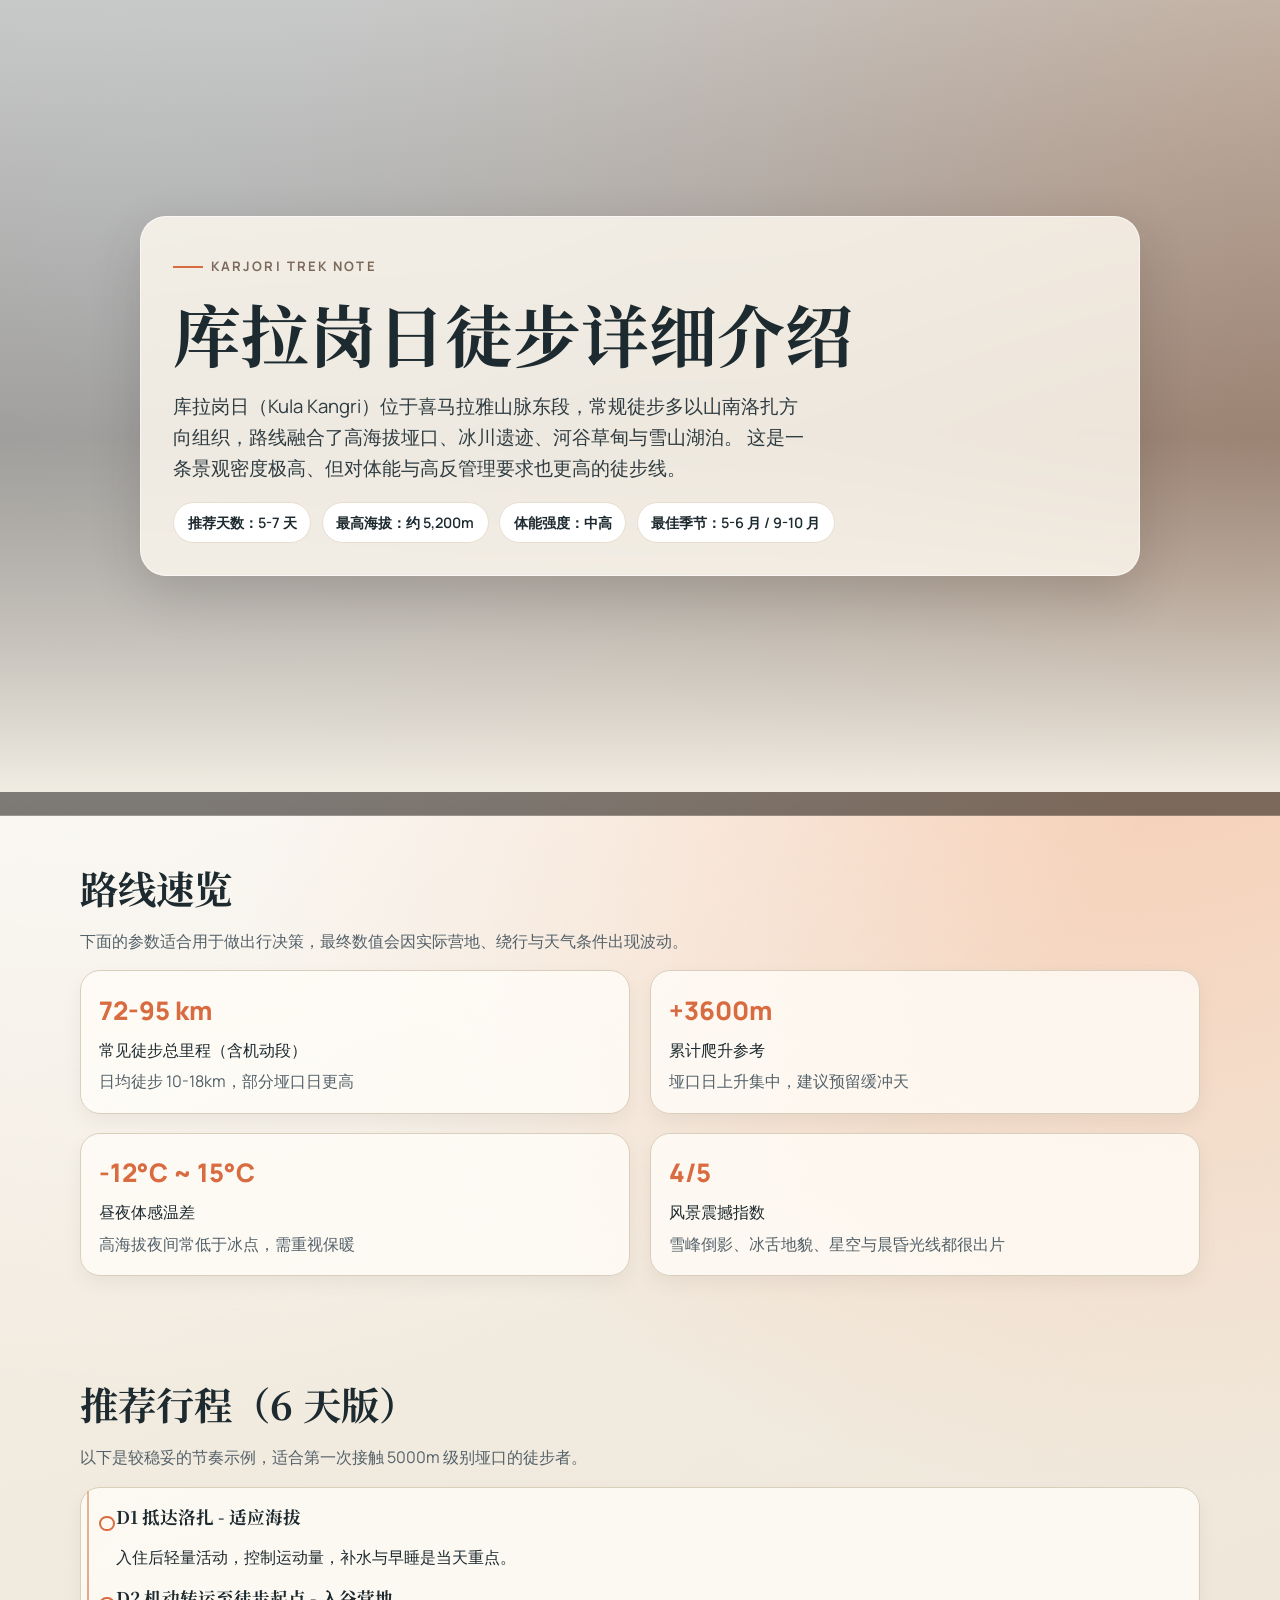
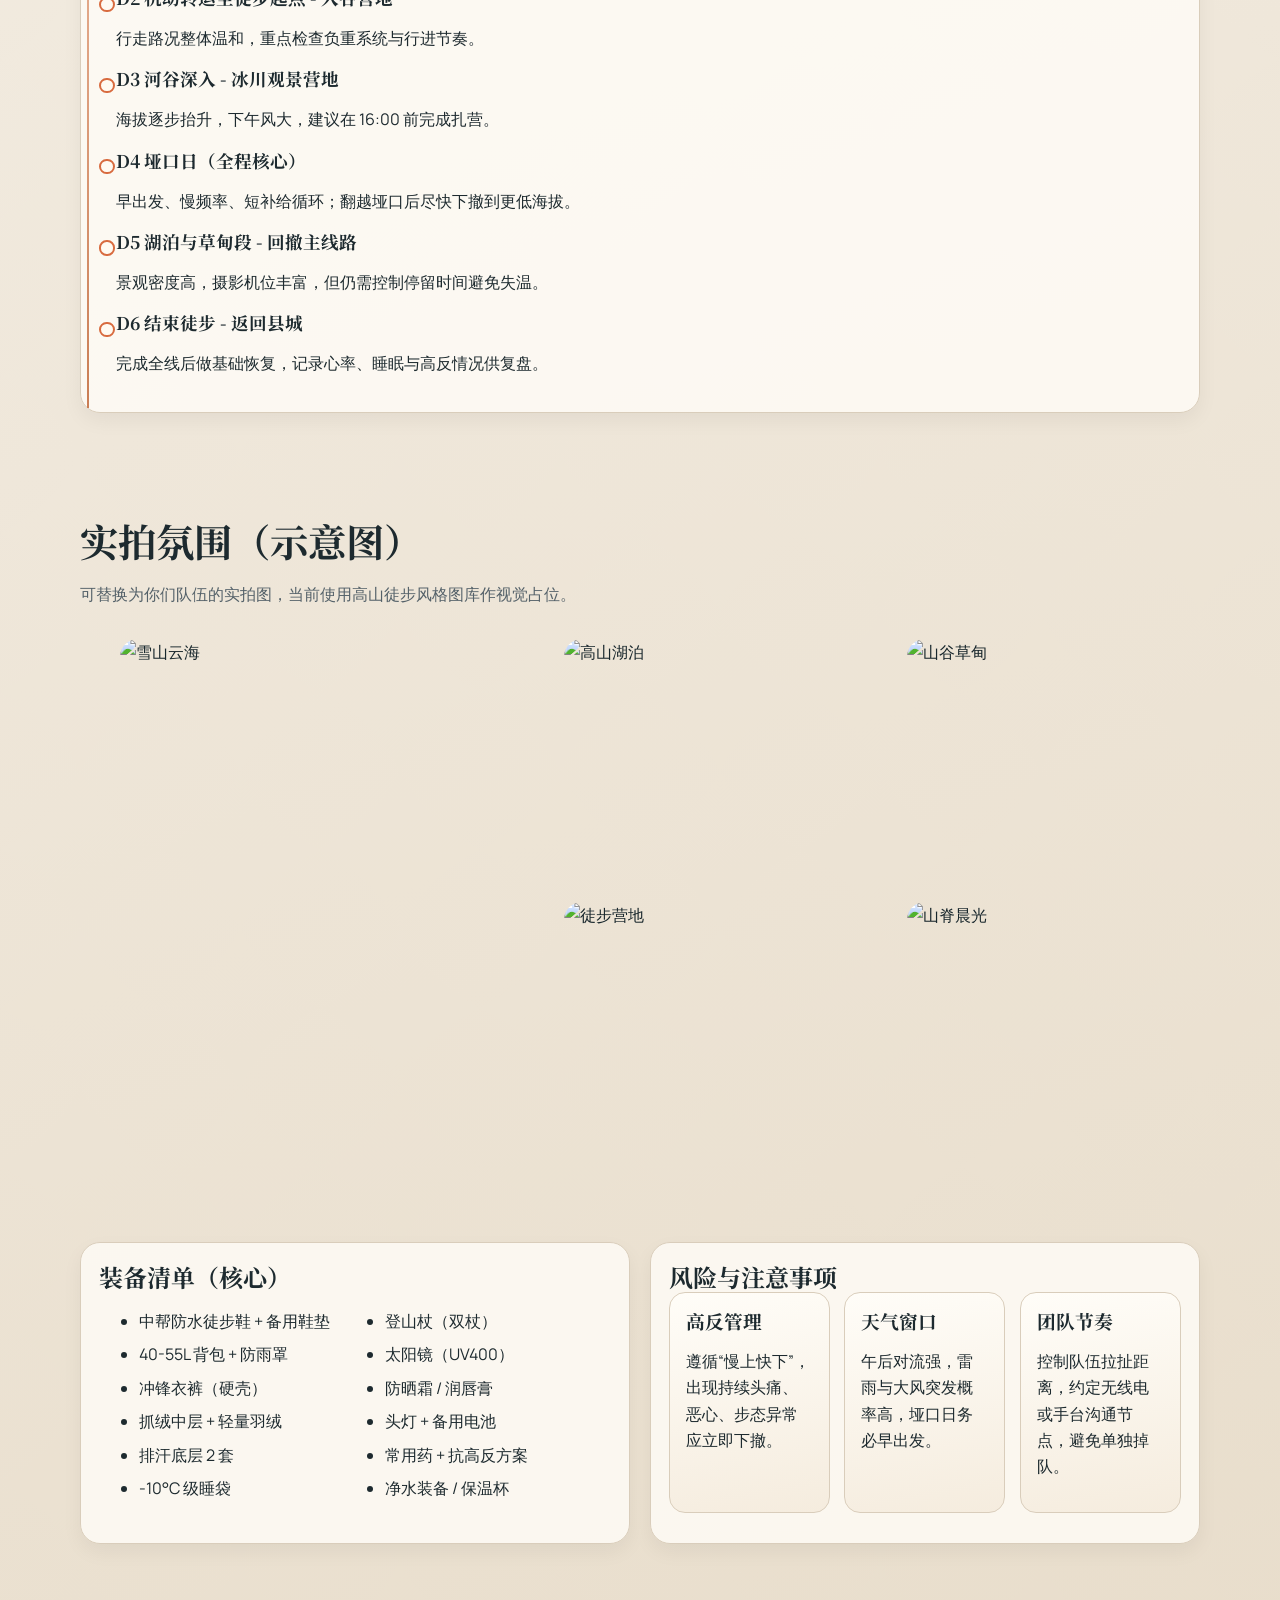
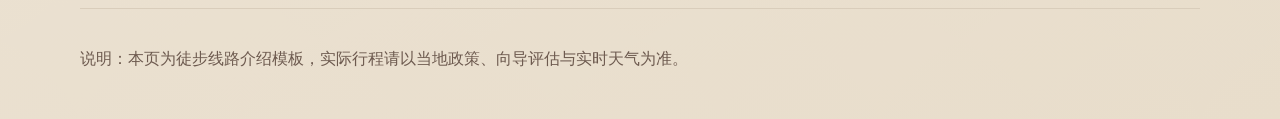
==== index.html @ 06d7fc74 "aihtml 首次提交aihtml" ====
<!doctype html>
<html lang="zh-CN">
  <head>
    <meta charset="UTF-8" />
    <meta name="viewport" content="width=device-width, initial-scale=1.0" />
    <title>库拉岗日徒步详细介绍</title>
    <meta
      name="description"
      content="库拉岗日徒步详细指南：最佳季节、线路分解、海拔强度、装备清单、风险提示与摄影建议。"
    />
    <link rel="preconnect" href="https://fonts.googleapis.com" />
    <link rel="preconnect" href="https://fonts.gstatic.com" crossorigin />
    <link
      href="https://fonts.googleapis.com/css2?family=Noto+Serif+SC:wght@500;700&family=Manrope:wght@400;600;700;800&display=swap"
      rel="stylesheet"
    />
    <style>
      :root {
        --bg: #f4efe5;
        --paper: #fffaf1;
        --ink: #1d2a2f;
        --muted: #546169;
        --accent: #d86b3f;
        --accent-soft: #f3b38b;
        --line: #d9cdbb;
        --card: #fffdf8cc;
        --shadow: 0 18px 50px rgba(36, 31, 25, 0.16);
      }

      * {
        box-sizing: border-box;
      }

      html,
      body {
        margin: 0;
        padding: 0;
        scroll-behavior: smooth;
      }

      body {
        font-family: "Manrope", "PingFang SC", "Hiragino Sans GB", sans-serif;
        color: var(--ink);
        background:
          radial-gradient(circle at 12% 8%, #fff 0%, transparent 35%),
          radial-gradient(circle at 88% 16%, #f7c7aa 0%, transparent 32%),
          linear-gradient(160deg, #f8f4ec 0%, #efe7da 55%, #e8ddcb 100%);
        line-height: 1.65;
        overflow-x: hidden;
      }

      .scroll-line {
        position: fixed;
        top: 0;
        left: 0;
        height: 4px;
        width: 0;
        z-index: 999;
        background: linear-gradient(90deg, #d86b3f 0%, #f6a676 60%, #ffd9be 100%);
        box-shadow: 0 2px 10px rgba(216, 107, 63, 0.35);
      }

      .hero {
        min-height: 88vh;
        display: grid;
        place-items: center;
        position: relative;
        isolation: isolate;
        padding: 3rem 1.2rem;
      }

      .hero::before {
        content: "";
        position: absolute;
        inset: 0;
        background:
          linear-gradient(180deg, rgba(20, 31, 37, 0.22), rgba(25, 20, 15, 0.56)),
          url("https://images.unsplash.com/photo-1464820453369-31d2c0b651af?auto=format&fit=crop&w=2200&q=80") center/cover;
        z-index: -2;
        transform: scale(1.06);
      }

      .hero::after {
        content: "";
        position: absolute;
        inset: 0;
        background: linear-gradient(180deg, transparent 55%, rgba(244, 239, 229, 0.98) 100%);
        z-index: -1;
      }

      .hero-panel {
        width: min(1000px, 95vw);
        background: rgba(255, 250, 241, 0.82);
        backdrop-filter: blur(7px);
        border: 1px solid #ffffff9c;
        border-radius: 26px;
        box-shadow: var(--shadow);
        padding: clamp(1.4rem, 2.5vw, 2.2rem);
        animation: riseIn 900ms cubic-bezier(0.2, 0.8, 0.2, 1) both;
      }

      .eyebrow {
        display: inline-flex;
        align-items: center;
        gap: 0.5rem;
        font-size: 0.82rem;
        letter-spacing: 0.16em;
        text-transform: uppercase;
        color: #7b6a5c;
        font-weight: 700;
      }

      .eyebrow::before {
        content: "";
        width: 30px;
        height: 2px;
        background: var(--accent);
      }

      h1,
      h2,
      h3 {
        font-family: "Noto Serif SC", serif;
        line-height: 1.25;
        margin: 0;
      }

      h1 {
        font-size: clamp(2rem, 5.3vw, 4.5rem);
        margin-top: 0.8rem;
      }

      .lead {
        margin: 1rem 0 1.2rem;
        color: #2f3c41;
        font-size: clamp(1rem, 1.45vw, 1.2rem);
        max-width: 58ch;
      }

      .hero-chips {
        display: flex;
        flex-wrap: wrap;
        gap: 0.65rem;
      }

      .hero-chips span {
        padding: 0.45rem 0.85rem;
        border-radius: 999px;
        background: #fff;
        border: 1px solid #e7ddce;
        font-weight: 600;
        font-size: 0.9rem;
      }

      .section {
        width: min(1120px, 94vw);
        margin: 0 auto;
        padding: 4.5rem 0 2rem;
      }

      .grid-2 {
        display: grid;
        gap: 1.2rem;
        grid-template-columns: repeat(2, minmax(0, 1fr));
      }

      .card {
        background: var(--card);
        border: 1px solid var(--line);
        border-radius: 20px;
        padding: 1.15rem;
        box-shadow: 0 8px 20px rgba(0, 0, 0, 0.05);
      }

      .stat {
        display: grid;
        gap: 0.3rem;
      }

      .stat strong {
        color: var(--accent);
        font-size: 1.6rem;
        font-weight: 800;
      }

      .muted {
        color: var(--muted);
      }

      .section-head {
        margin-bottom: 1rem;
      }

      .section-head h2 {
        font-size: clamp(1.6rem, 3vw, 2.4rem);
      }

      .section-head p {
        max-width: 62ch;
        color: var(--muted);
      }

      .timeline {
        position: relative;
        padding-left: 1.2rem;
      }

      .timeline::before {
        content: "";
        position: absolute;
        left: 0.36rem;
        top: 0.2rem;
        bottom: 0.2rem;
        width: 2px;
        background: linear-gradient(180deg, #e8b397 0%, #ca7e55 100%);
      }

      .step {
        position: relative;
        padding-left: 1rem;
        margin: 0 0 1.05rem;
      }

      .step::before {
        content: "";
        position: absolute;
        left: -0.05rem;
        top: 0.6rem;
        width: 0.7rem;
        height: 0.7rem;
        border-radius: 50%;
        background: var(--paper);
        border: 2px solid var(--accent);
      }

      .step h3 {
        font-size: 1.1rem;
        margin-bottom: 0.3rem;
      }

      .gallery {
        display: grid;
        grid-template-columns: 1.3fr 1fr 1fr;
        gap: 0.7rem;
      }

      .shot {
        border-radius: 18px;
        overflow: hidden;
        min-height: 220px;
        position: relative;
        transform: translateY(0);
        transition: transform 400ms ease, box-shadow 400ms ease;
      }

      .shot img {
        width: 100%;
        height: 100%;
        object-fit: cover;
        display: block;
        filter: saturate(1.08) contrast(1.05);
        transition: transform 500ms ease;
      }

      .shot:hover {
        transform: translateY(-5px);
        box-shadow: 0 14px 34px rgba(49, 38, 20, 0.3);
      }

      .shot:hover img {
        transform: scale(1.06);
      }

      .shot.big {
        grid-row: span 2;
      }

      .equip-list {
        columns: 2;
        gap: 1.25rem;
      }

      .equip-list li {
        margin-bottom: 0.45rem;
      }

      .tips {
        display: grid;
        grid-template-columns: repeat(3, minmax(0, 1fr));
        gap: 0.9rem;
      }

      .tip {
        padding: 1rem;
        border-radius: 16px;
        border: 1px solid var(--line);
        background: linear-gradient(170deg, #fffdf8 0%, #f5ecde 100%);
      }

      .reveal {
        opacity: 0;
        transform: translateY(18px);
      }

      .reveal.in {
        animation: revealIn 700ms cubic-bezier(0.2, 0.8, 0.2, 1) forwards;
      }

      footer {
        width: min(1120px, 94vw);
        margin: 2rem auto 3rem;
        border-top: 1px solid var(--line);
        padding-top: 1.2rem;
        color: #6d5a4f;
      }

      @keyframes riseIn {
        from {
          opacity: 0;
          transform: translateY(20px) scale(0.98);
        }
        to {
          opacity: 1;
          transform: translateY(0) scale(1);
        }
      }

      @keyframes revealIn {
        from {
          opacity: 0;
          transform: translateY(18px);
        }
        to {
          opacity: 1;
          transform: translateY(0);
        }
      }

      @media (max-width: 980px) {
        .grid-2,
        .tips {
          grid-template-columns: 1fr;
        }

        .gallery {
          grid-template-columns: 1fr 1fr;
        }

        .shot.big {
          grid-row: span 1;
        }

        .equip-list {
          columns: 1;
        }
      }

      @media (max-width: 650px) {
        .hero {
          min-height: 72vh;
        }

        .hero-panel {
          border-radius: 18px;
        }

        .gallery {
          grid-template-columns: 1fr;
        }

        .shot {
          min-height: 200px;
        }
      }
    </style>
  </head>
  <body>
    <div class="scroll-line" id="scrollLine"></div>

    <header class="hero">
      <div class="hero-panel">
        <span class="eyebrow">KARJORI TREK NOTE</span>
        <h1>库拉岗日徒步详细介绍</h1>
        <p class="lead">
          库拉岗日（Kula Kangri）位于喜马拉雅山脉东段，常规徒步多以山南洛扎方向组织，路线融合了高海拔垭口、冰川遗迹、河谷草甸与雪山湖泊。
          这是一条景观密度极高、但对体能与高反管理要求也更高的徒步线。
        </p>
        <div class="hero-chips">
          <span>推荐天数：5-7 天</span>
          <span>最高海拔：约 5,200m</span>
          <span>体能强度：中高</span>
          <span>最佳季节：5-6 月 / 9-10 月</span>
        </div>
      </div>
    </header>

    <main>
      <section class="section reveal">
        <div class="section-head">
          <h2>路线速览</h2>
          <p>下面的参数适合用于做出行决策，最终数值会因实际营地、绕行与天气条件出现波动。</p>
        </div>
        <div class="grid-2">
          <article class="card stat">
            <strong>72-95 km</strong>
            <span>常见徒步总里程（含机动段）</span>
            <span class="muted">日均徒步 10-18km，部分垭口日更高</span>
          </article>
          <article class="card stat">
            <strong>+3600m</strong>
            <span>累计爬升参考</span>
            <span class="muted">垭口日上升集中，建议预留缓冲天</span>
          </article>
          <article class="card stat">
            <strong>-12°C ~ 15°C</strong>
            <span>昼夜体感温差</span>
            <span class="muted">高海拔夜间常低于冰点，需重视保暖</span>
          </article>
          <article class="card stat">
            <strong>4/5</strong>
            <span>风景震撼指数</span>
            <span class="muted">雪峰倒影、冰舌地貌、星空与晨昏光线都很出片</span>
          </article>
        </div>
      </section>

      <section class="section reveal">
        <div class="section-head">
          <h2>推荐行程（6 天版）</h2>
          <p>以下是较稳妥的节奏示例，适合第一次接触 5000m 级别垭口的徒步者。</p>
        </div>
        <div class="card timeline">
          <article class="step">
            <h3>D1 抵达洛扎 - 适应海拔</h3>
            <p>入住后轻量活动，控制运动量，补水与早睡是当天重点。</p>
          </article>
          <article class="step">
            <h3>D2 机动转运至徒步起点 - 入谷营地</h3>
            <p>行走路况整体温和，重点检查负重系统与行进节奏。</p>
          </article>
          <article class="step">
            <h3>D3 河谷深入 - 冰川观景营地</h3>
            <p>海拔逐步抬升，下午风大，建议在 16:00 前完成扎营。</p>
          </article>
          <article class="step">
            <h3>D4 垭口日（全程核心）</h3>
            <p>早出发、慢频率、短补给循环；翻越垭口后尽快下撤到更低海拔。</p>
          </article>
          <article class="step">
            <h3>D5 湖泊与草甸段 - 回撤主线路</h3>
            <p>景观密度高，摄影机位丰富，但仍需控制停留时间避免失温。</p>
          </article>
          <article class="step">
            <h3>D6 结束徒步 - 返回县城</h3>
            <p>完成全线后做基础恢复，记录心率、睡眠与高反情况供复盘。</p>
          </article>
        </div>
      </section>

      <section class="section reveal">
        <div class="section-head">
          <h2>实拍氛围（示意图）</h2>
          <p>可替换为你们队伍的实拍图，当前使用高山徒步风格图库作视觉占位。</p>
        </div>
        <div class="gallery">
          <figure class="shot big">
            <img src="https://images.unsplash.com/photo-1464822759023-fed622ff2c3b?auto=format&fit=crop&w=1400&q=80" alt="雪山云海" loading="lazy" />
          </figure>
          <figure class="shot">
            <img src="https://images.unsplash.com/photo-1469474968028-56623f02e42e?auto=format&fit=crop&w=900&q=80" alt="高山湖泊" loading="lazy" />
          </figure>
          <figure class="shot">
            <img src="https://images.unsplash.com/photo-1472396961693-142e6e269027?auto=format&fit=crop&w=900&q=80" alt="山谷草甸" loading="lazy" />
          </figure>
          <figure class="shot">
            <img src="https://images.unsplash.com/photo-1454496522488-7a8e488e8606?auto=format&fit=crop&w=900&q=80" alt="徒步营地" loading="lazy" />
          </figure>
          <figure class="shot">
            <img src="https://images.unsplash.com/photo-1519904981063-b0cf448d479e?auto=format&fit=crop&w=900&q=80" alt="山脊晨光" loading="lazy" />
          </figure>
        </div>
      </section>

      <section class="section reveal">
        <div class="grid-2">
          <article class="card">
            <h2>装备清单（核心）</h2>
            <ul class="equip-list">
              <li>中帮防水徒步鞋 + 备用鞋垫</li>
              <li>40-55L 背包 + 防雨罩</li>
              <li>冲锋衣裤（硬壳）</li>
              <li>抓绒中层 + 轻量羽绒</li>
              <li>排汗底层 2 套</li>
              <li>-10°C 级睡袋</li>
              <li>登山杖（双杖）</li>
              <li>太阳镜（UV400）</li>
              <li>防晒霜 / 润唇膏</li>
              <li>头灯 + 备用电池</li>
              <li>常用药 + 抗高反方案</li>
              <li>净水装备 / 保温杯</li>
            </ul>
          </article>

          <article class="card">
            <h2>风险与注意事项</h2>
            <div class="tips">
              <div class="tip">
                <h3>高反管理</h3>
                <p>遵循“慢上快下”，出现持续头痛、恶心、步态异常应立即下撤。</p>
              </div>
              <div class="tip">
                <h3>天气窗口</h3>
                <p>午后对流强，雷雨与大风突发概率高，垭口日务必早出发。</p>
              </div>
              <div class="tip">
                <h3>团队节奏</h3>
                <p>控制队伍拉扯距离，约定无线电或手台沟通节点，避免单独掉队。</p>
              </div>
            </div>
          </article>
        </div>
      </section>
    </main>

    <footer class="reveal">
      <p>说明：本页为徒步线路介绍模板，实际行程请以当地政策、向导评估与实时天气为准。</p>
    </footer>

    <script>
      const observer = new IntersectionObserver(
        entries => {
          entries.forEach(entry => {
            if (entry.isIntersecting) {
              entry.target.classList.add('in');
            }
          });
        },
        { threshold: 0.16 }
      );

      document.querySelectorAll('.reveal').forEach(el => observer.observe(el));

      const scrollLine = document.getElementById('scrollLine');
      const updateScrollLine = () => {
        const h = document.documentElement;
        const total = h.scrollHeight - h.clientHeight;
        const ratio = total > 0 ? (h.scrollTop / total) * 100 : 0;
        scrollLine.style.width = `${ratio}%`;
      };

      document.addEventListener('scroll', updateScrollLine, { passive: true });
      updateScrollLine();
    </script>
  </body>
</html>
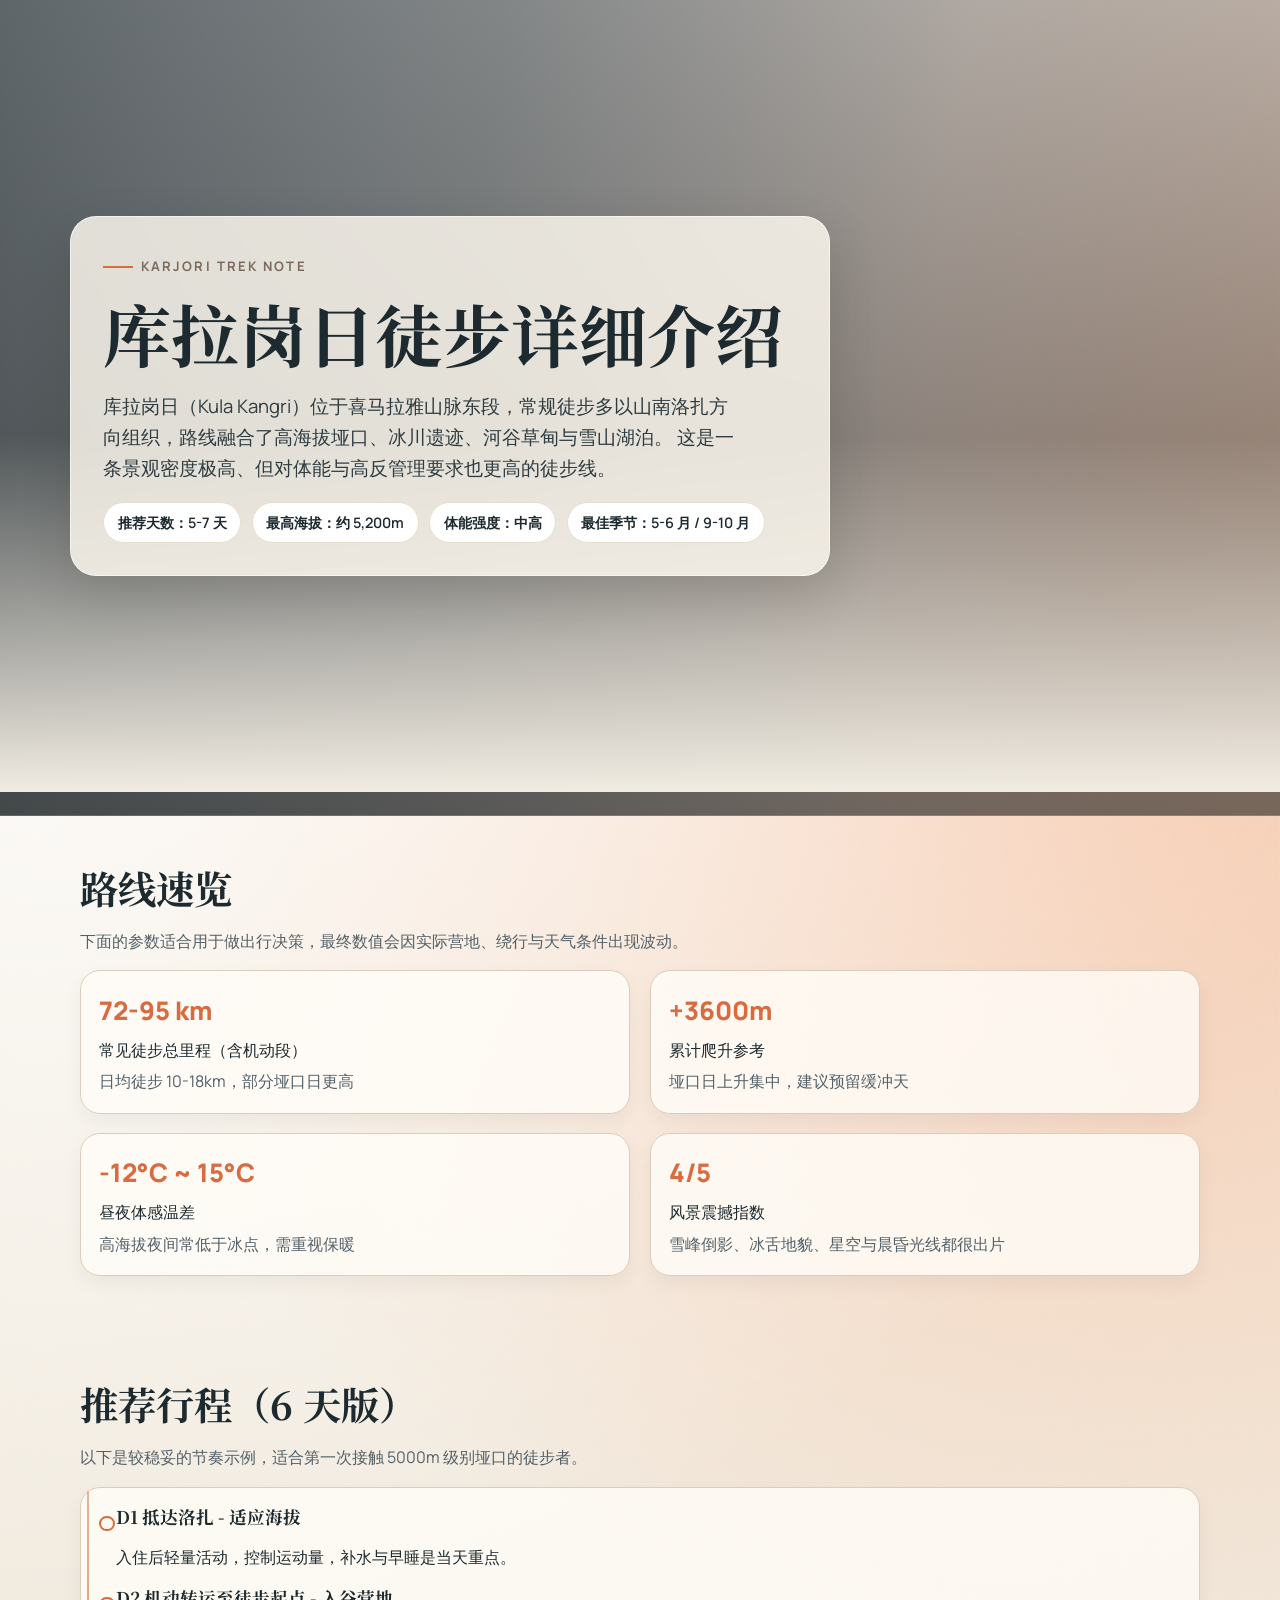
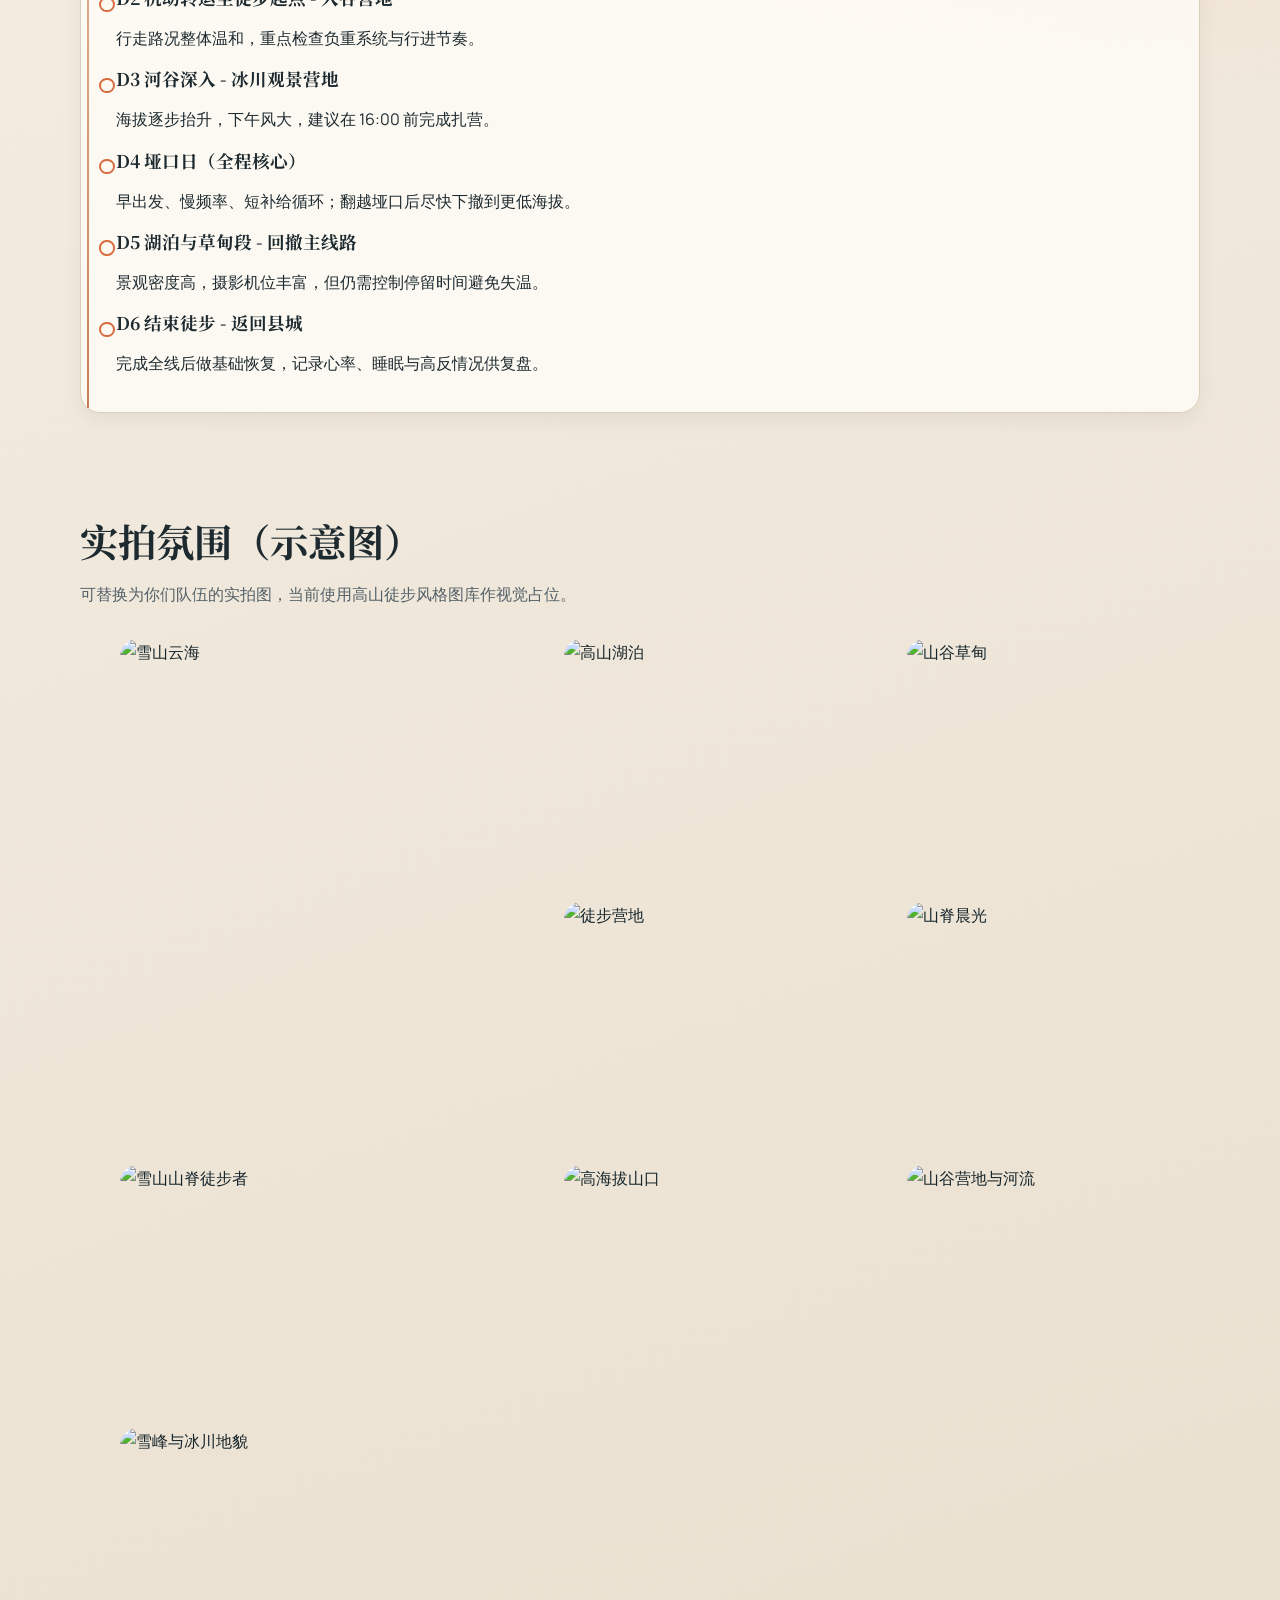
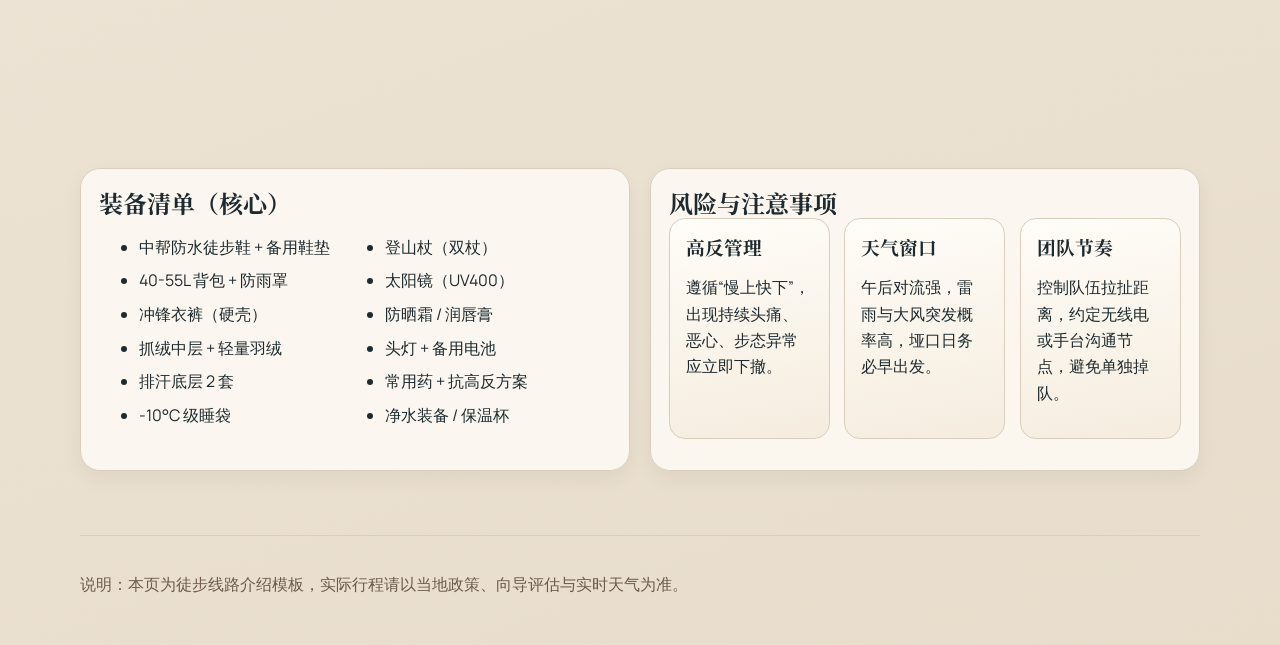
==== commit e104917c: "Update index.html" ====
--- a/index.html
+++ b/index.html
@@ -62,8 +62,8 @@
 
       .hero {
         min-height: 88vh;
-        display: grid;
-        place-items: center;
+        display: flex;
+        align-items: center;
         position: relative;
         isolation: isolate;
         padding: 3rem 1.2rem;
@@ -74,8 +74,9 @@
         position: absolute;
         inset: 0;
         background:
-          linear-gradient(180deg, rgba(20, 31, 37, 0.22), rgba(25, 20, 15, 0.56)),
-          url("https://images.unsplash.com/photo-1464820453369-31d2c0b651af?auto=format&fit=crop&w=2200&q=80") center/cover;
+          linear-gradient(96deg, rgba(18, 29, 35, 0.62) 0%, rgba(18, 29, 35, 0.42) 38%, rgba(18, 29, 35, 0.18) 70%, rgba(18, 29, 35, 0.1) 100%),
+          linear-gradient(180deg, rgba(20, 31, 37, 0.16), rgba(25, 20, 15, 0.52)),
+          url("https://images.unsplash.com/photo-1464822759023-fed622ff2c3b?auto=format&fit=crop&w=2400&q=80") 74% center/cover;
         z-index: -2;
         transform: scale(1.06);
       }
@@ -89,7 +90,9 @@
       }
 
       .hero-panel {
-        width: min(1000px, 95vw);
+        width: min(760px, 92vw);
+        margin-left: clamp(0.2rem, 4vw, 3.5rem);
+        margin-right: auto;
         background: rgba(255, 250, 241, 0.82);
         backdrop-filter: blur(7px);
         border: 1px solid #ffffff9c;
@@ -361,6 +364,8 @@
         }
 
         .hero-panel {
+          margin-left: auto;
+          margin-right: auto;
           border-radius: 18px;
         }
 
@@ -477,6 +482,18 @@
           </figure>
           <figure class="shot">
             <img src="https://images.unsplash.com/photo-1519904981063-b0cf448d479e?auto=format&fit=crop&w=900&q=80" alt="山脊晨光" loading="lazy" />
+          </figure>
+          <figure class="shot">
+            <img src="https://images.unsplash.com/photo-1443890923422-7819ed4101c0?auto=format&fit=crop&w=900&q=80" alt="雪山山脊徒步者" loading="lazy" />
+          </figure>
+          <figure class="shot">
+            <img src="https://images.unsplash.com/photo-1464823063530-08f10ed1a2dd?auto=format&fit=crop&w=900&q=80" alt="高海拔山口" loading="lazy" />
+          </figure>
+          <figure class="shot">
+            <img src="https://images.unsplash.com/photo-1500530855697-b586d89ba3ee?auto=format&fit=crop&w=900&q=80" alt="山谷营地与河流" loading="lazy" />
+          </figure>
+          <figure class="shot">
+            <img src="https://images.unsplash.com/photo-1464822759844-d150ad6d1d95?auto=format&fit=crop&w=900&q=80" alt="雪峰与冰川地貌" loading="lazy" />
           </figure>
         </div>
       </section>
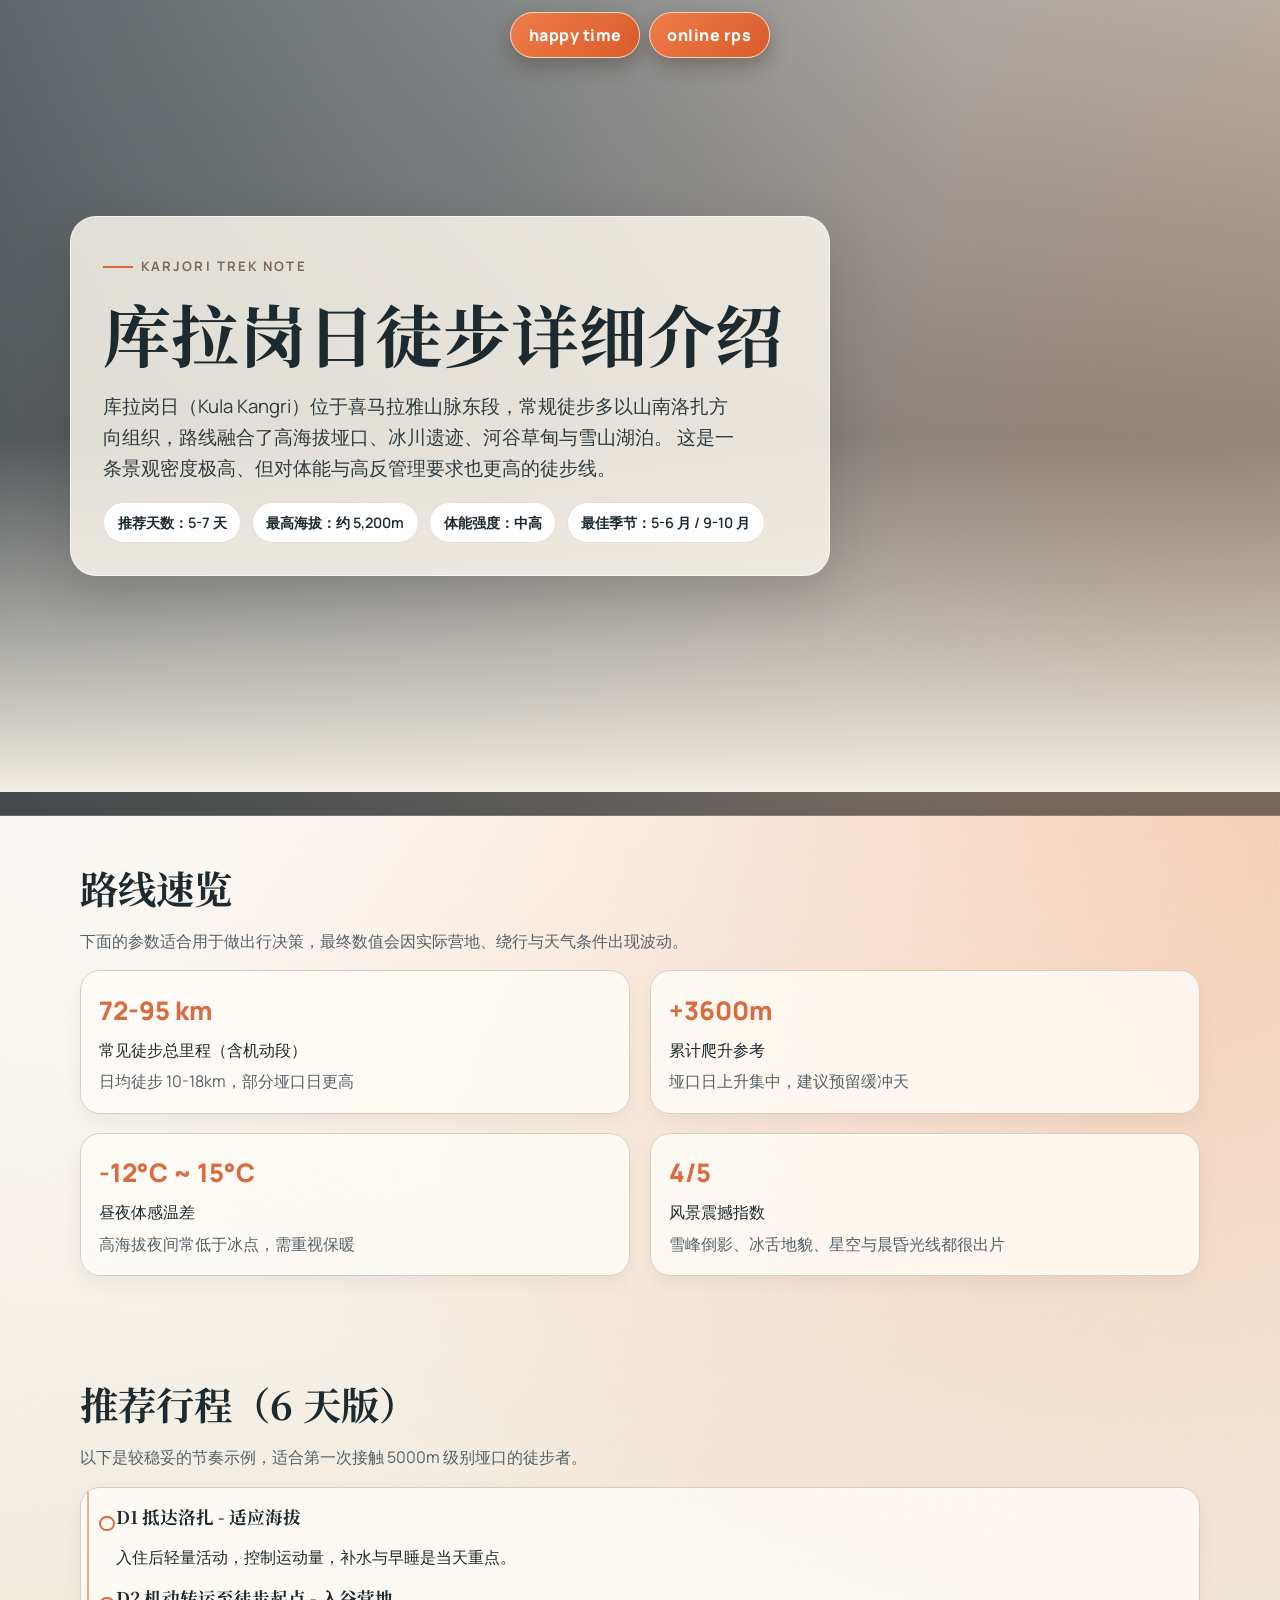
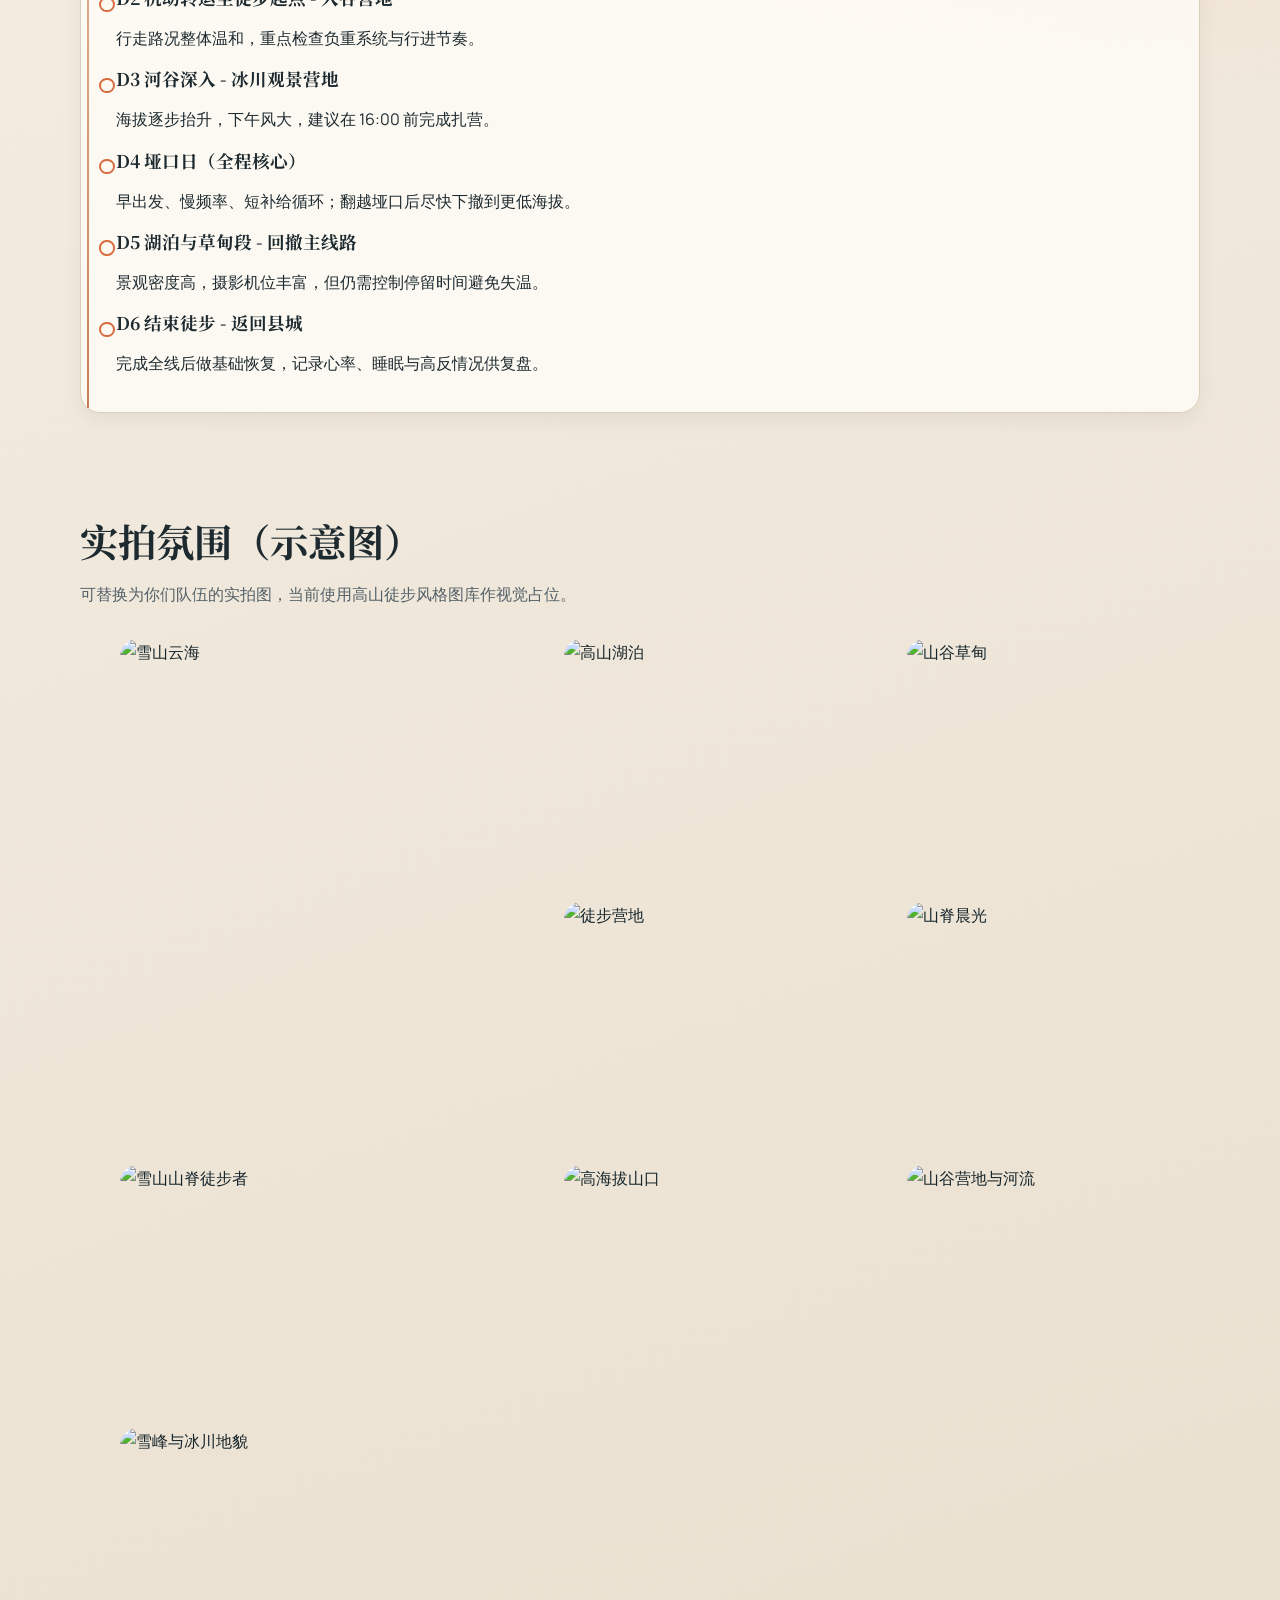
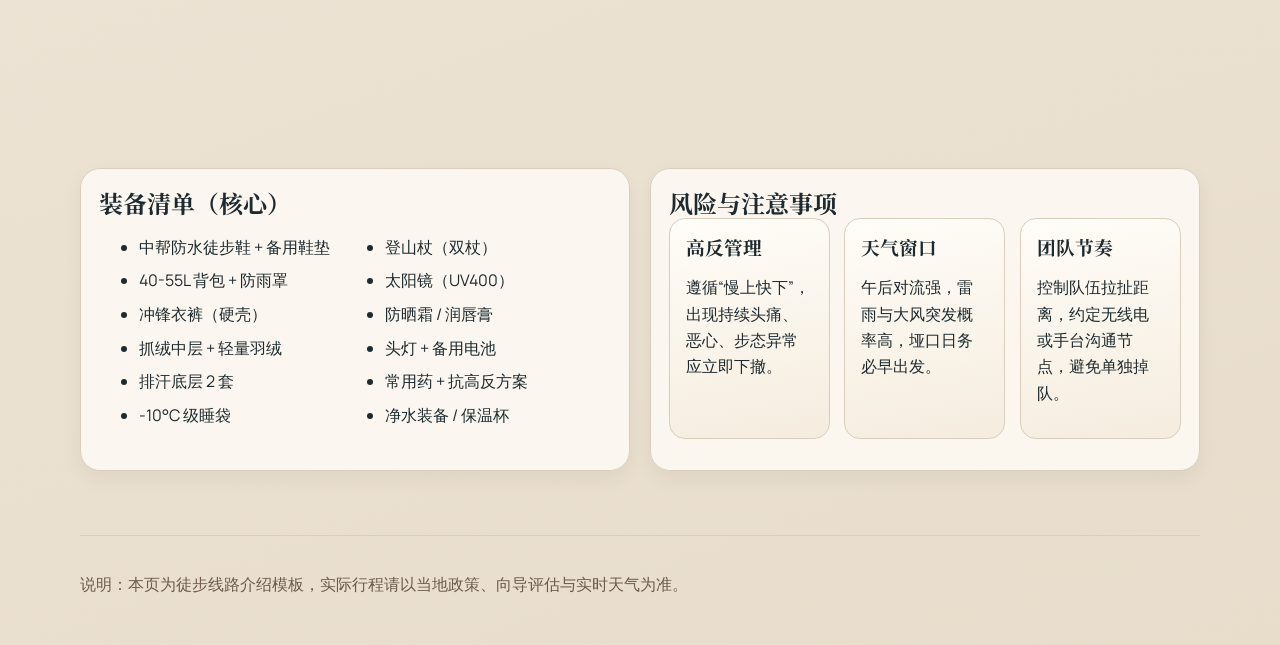
==== commit 8a1a3a38: "测试线上对战" ====
--- a/index.html
+++ b/index.html
@@ -60,6 +60,39 @@
         box-shadow: 0 2px 10px rgba(216, 107, 63, 0.35);
       }
 
+      .top-action {
+        position: fixed;
+        top: 12px;
+        left: 50%;
+        transform: translateX(-50%);
+        z-index: 1000;
+        display: flex;
+        gap: 0.55rem;
+        flex-wrap: wrap;
+        justify-content: center;
+      }
+
+      .happy-btn {
+        display: inline-flex;
+        align-items: center;
+        justify-content: center;
+        padding: 0.56rem 1.1rem;
+        border-radius: 999px;
+        text-decoration: none;
+        font-weight: 800;
+        letter-spacing: 0.03em;
+        color: #fff;
+        border: 1px solid #ffd8b8;
+        background: linear-gradient(135deg, #ef7d49 0%, #d95b2d 100%);
+        box-shadow: 0 8px 20px rgba(50, 28, 12, 0.3);
+        transition: transform 180ms ease, box-shadow 180ms ease;
+      }
+
+      .happy-btn:hover {
+        transform: translateY(-2px);
+        box-shadow: 0 12px 24px rgba(50, 28, 12, 0.34);
+      }
+
       .hero {
         min-height: 88vh;
         display: flex;
@@ -381,6 +414,10 @@
   </head>
   <body>
     <div class="scroll-line" id="scrollLine"></div>
+    <div class="top-action">
+      <a class="happy-btn" href="./happy-time.html">happy time</a>
+      <a class="happy-btn" href="./rps-online.html">online rps</a>
+    </div>
 
     <header class="hero">
       <div class="hero-panel">
@@ -493,7 +530,7 @@
             <img src="https://images.unsplash.com/photo-1500530855697-b586d89ba3ee?auto=format&fit=crop&w=900&q=80" alt="山谷营地与河流" loading="lazy" />
           </figure>
           <figure class="shot">
-            <img src="https://images.unsplash.com/photo-1464822759844-d150ad6d1d95?auto=format&fit=crop&w=900&q=80" alt="雪峰与冰川地貌" loading="lazy" />
+            <img src="https://images.unsplash.com/photo-1464820453369-31d2c0b651af?auto=format&fit=crop&w=900&q=80" alt="雪峰与冰川地貌" loading="lazy" />
           </figure>
         </div>
       </section>
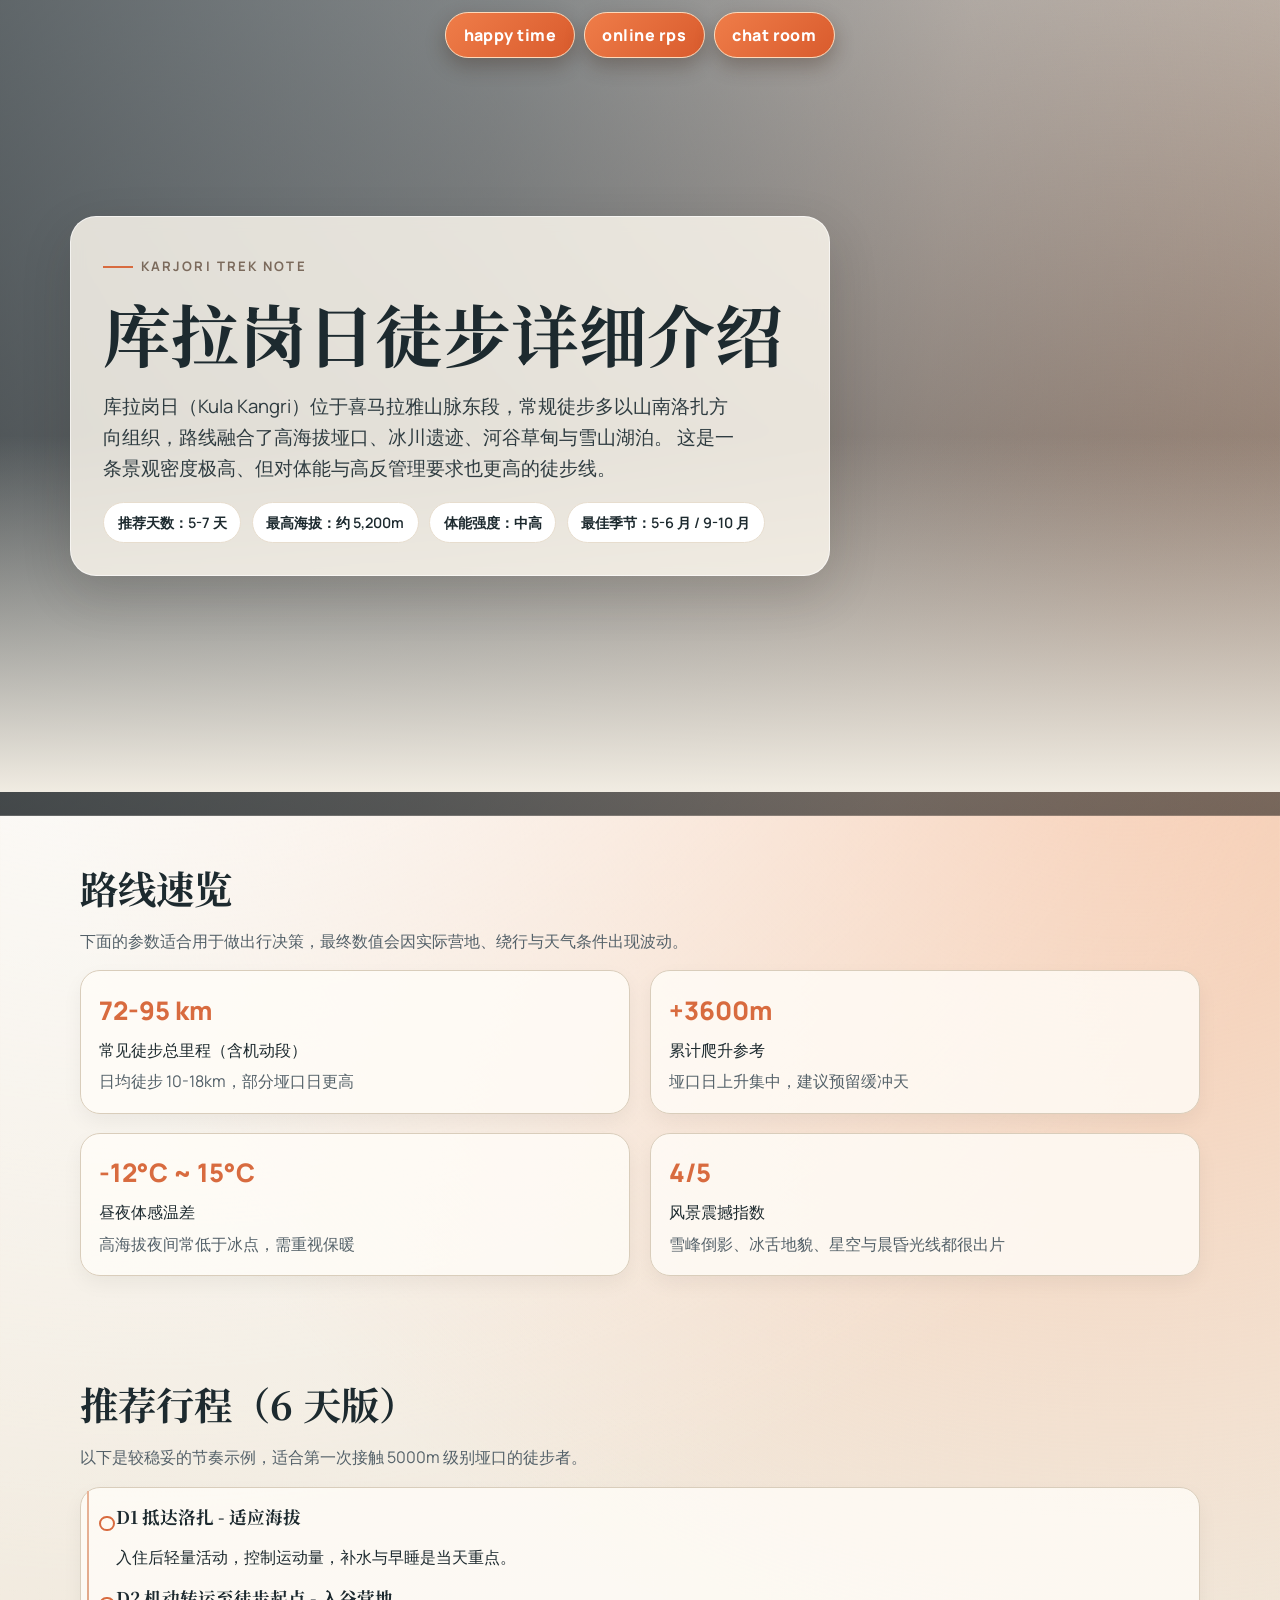
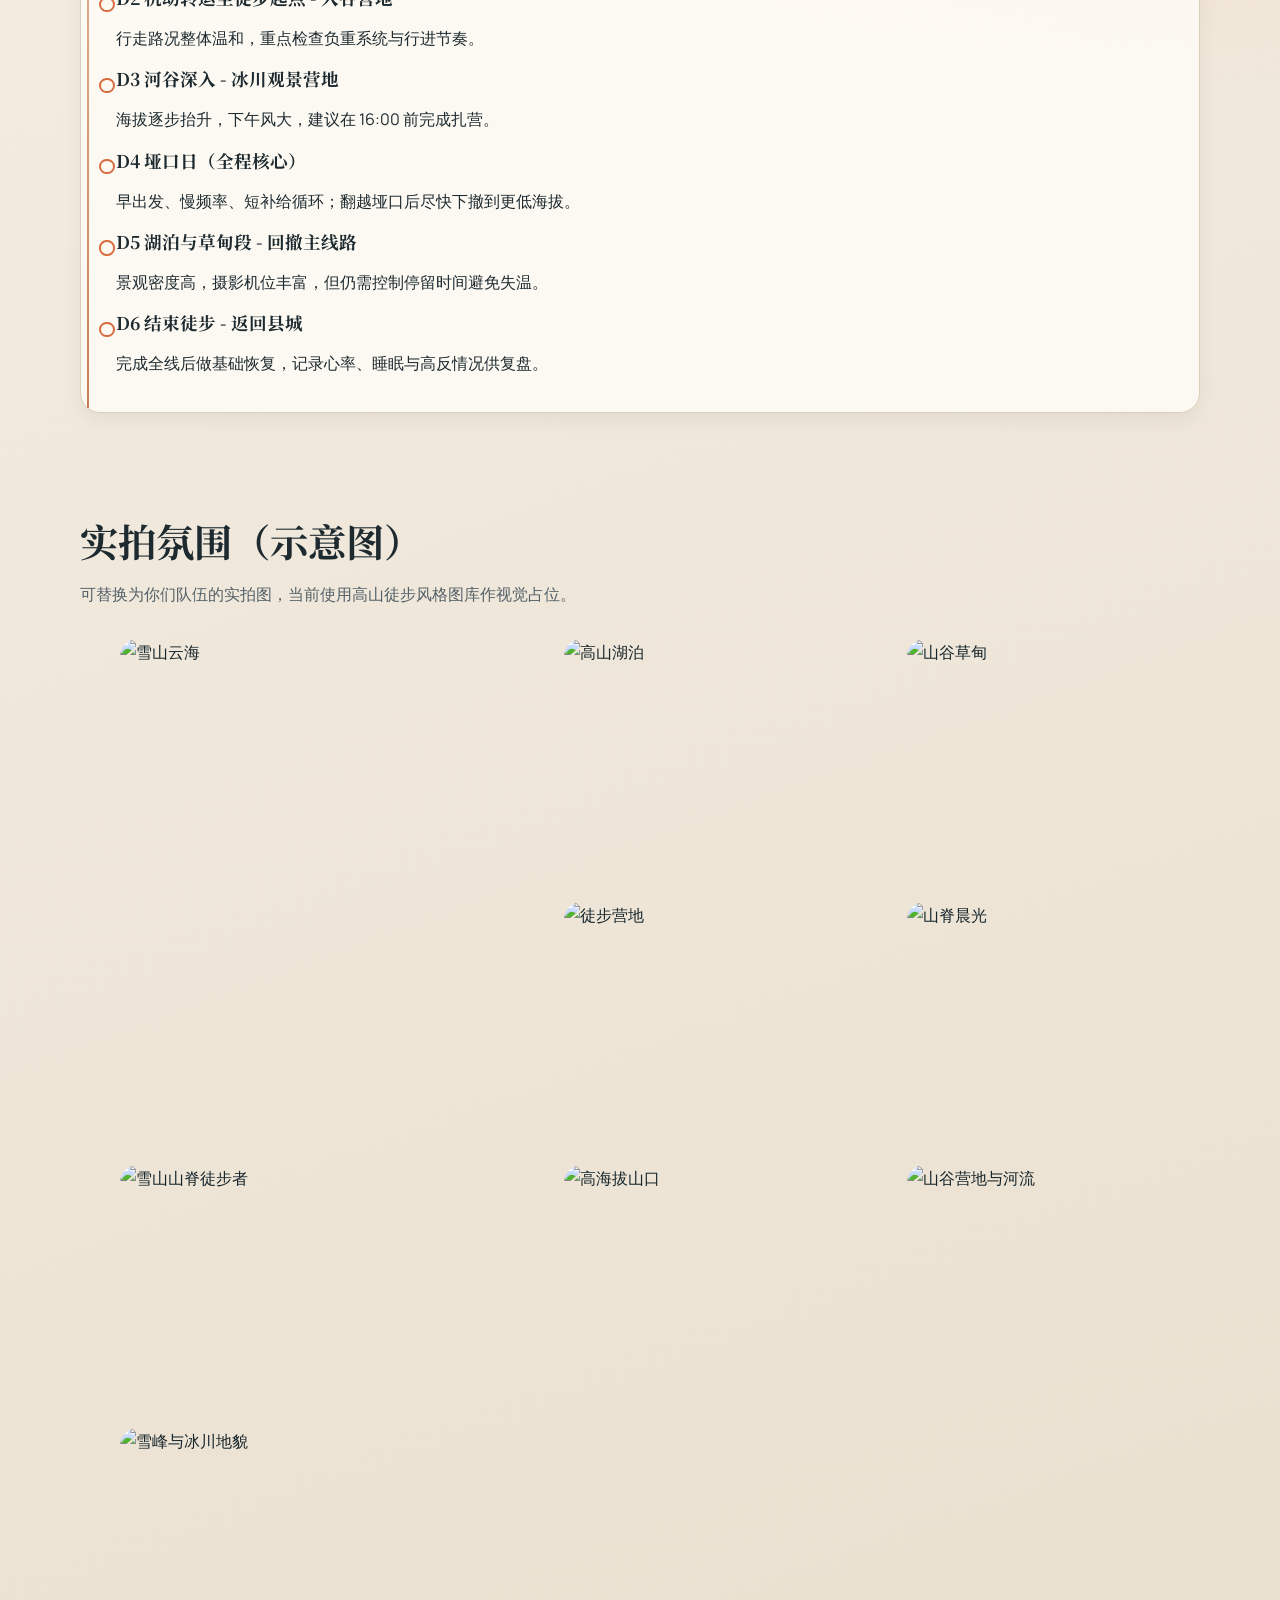
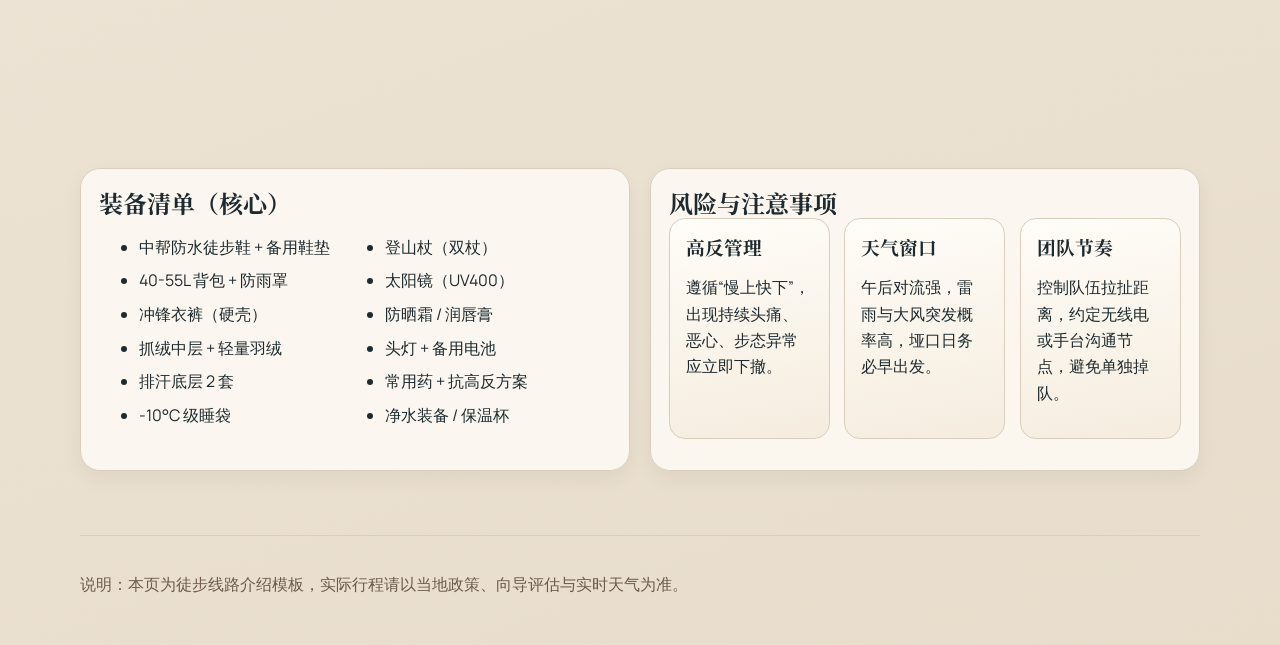
==== commit 060166f5: "聊天room" ====
--- a/index.html
+++ b/index.html
@@ -417,6 +417,7 @@
     <div class="top-action">
       <a class="happy-btn" href="./happy-time.html">happy time</a>
       <a class="happy-btn" href="./rps-online.html">online rps</a>
+      <a class="happy-btn" href="./chat-room.html">chat room</a>
     </div>
 
     <header class="hero">
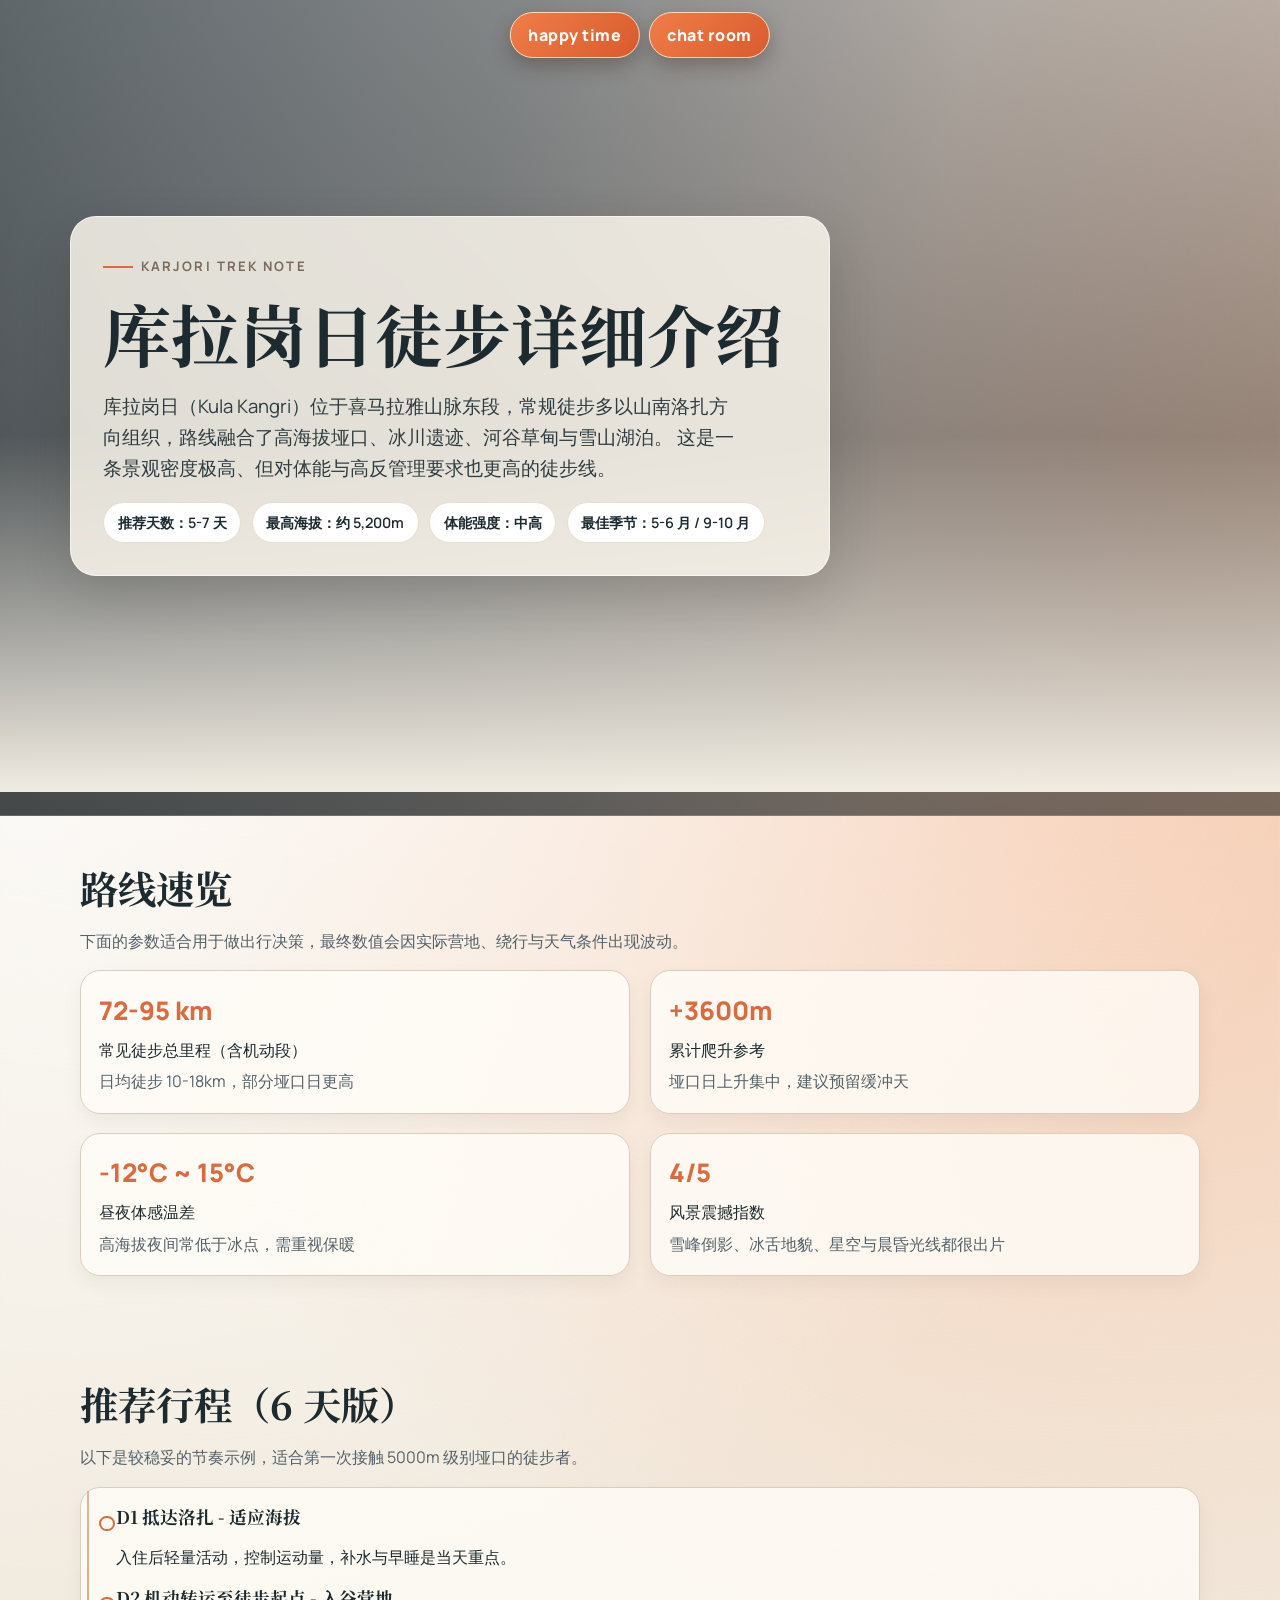
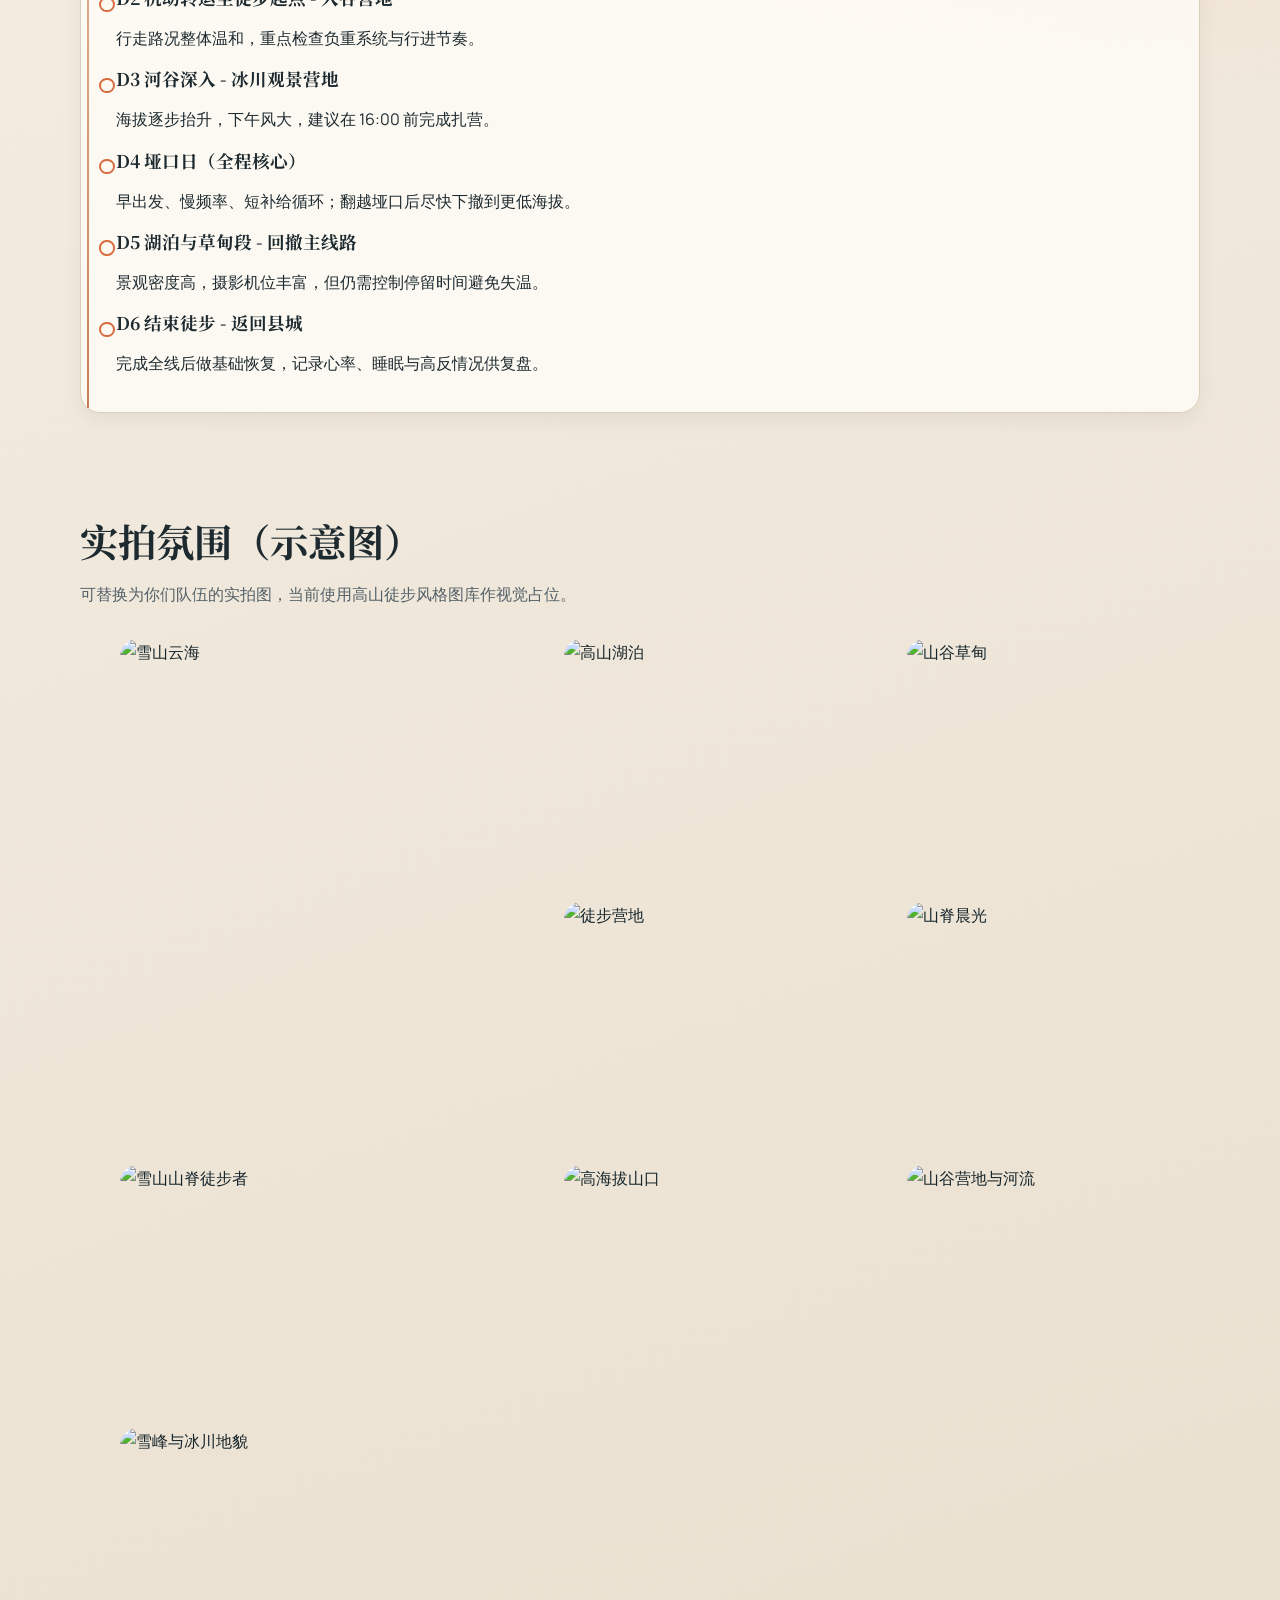
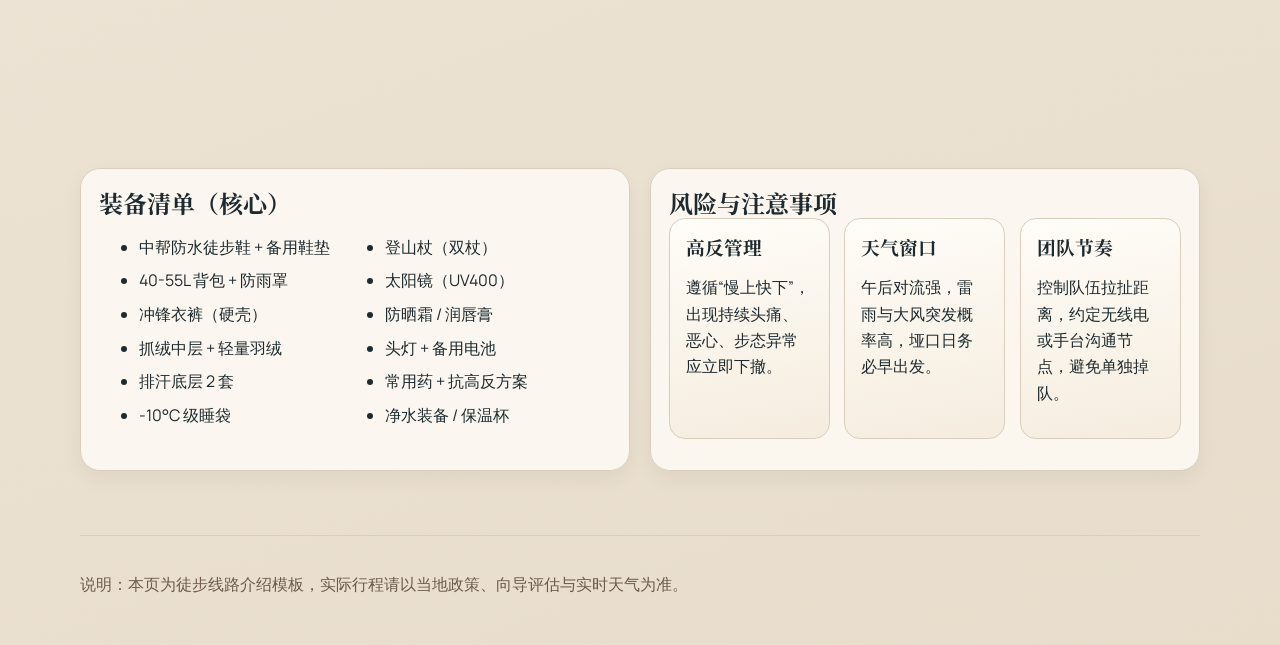
==== commit 0c0ac786: "增加引用和已读功能" ====
--- a/index.html
+++ b/index.html
@@ -416,7 +416,6 @@
     <div class="scroll-line" id="scrollLine"></div>
     <div class="top-action">
       <a class="happy-btn" href="./happy-time.html">happy time</a>
-      <a class="happy-btn" href="./rps-online.html">online rps</a>
       <a class="happy-btn" href="./chat-room.html">chat room</a>
     </div>
 
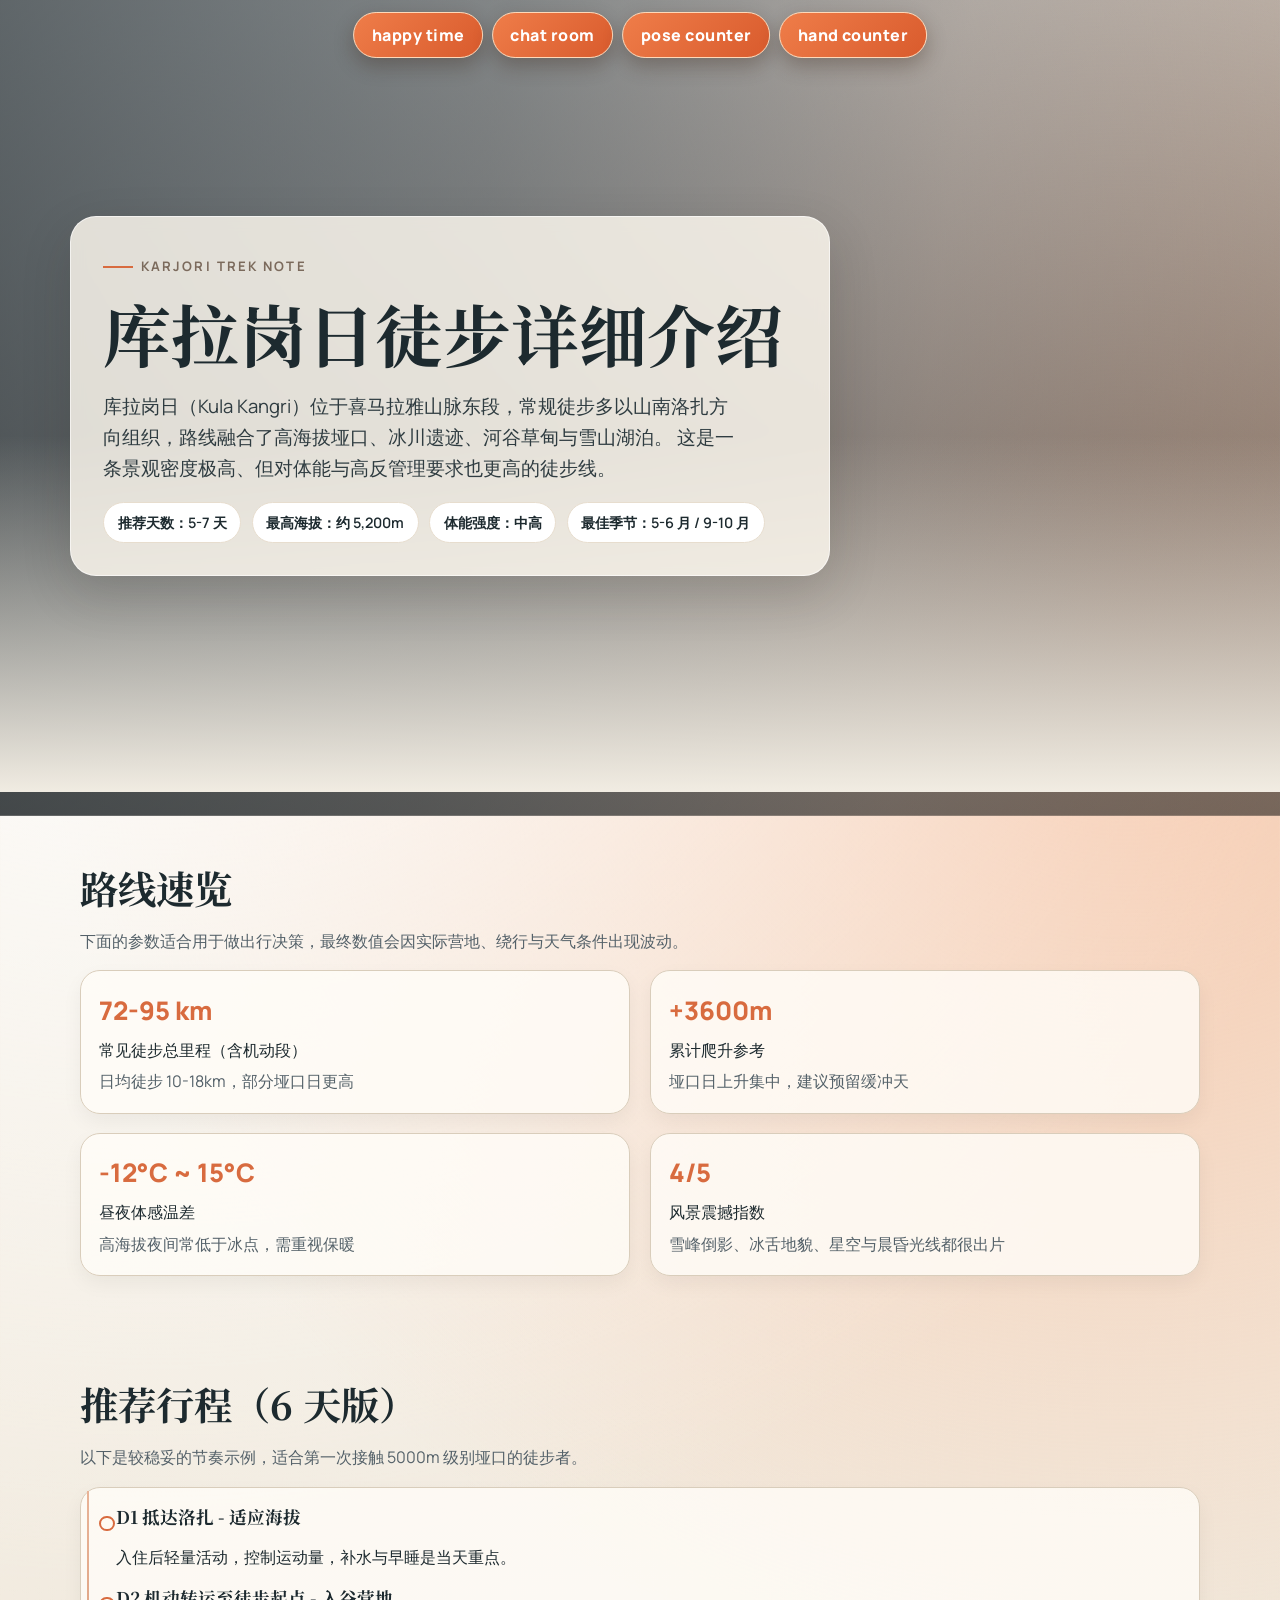
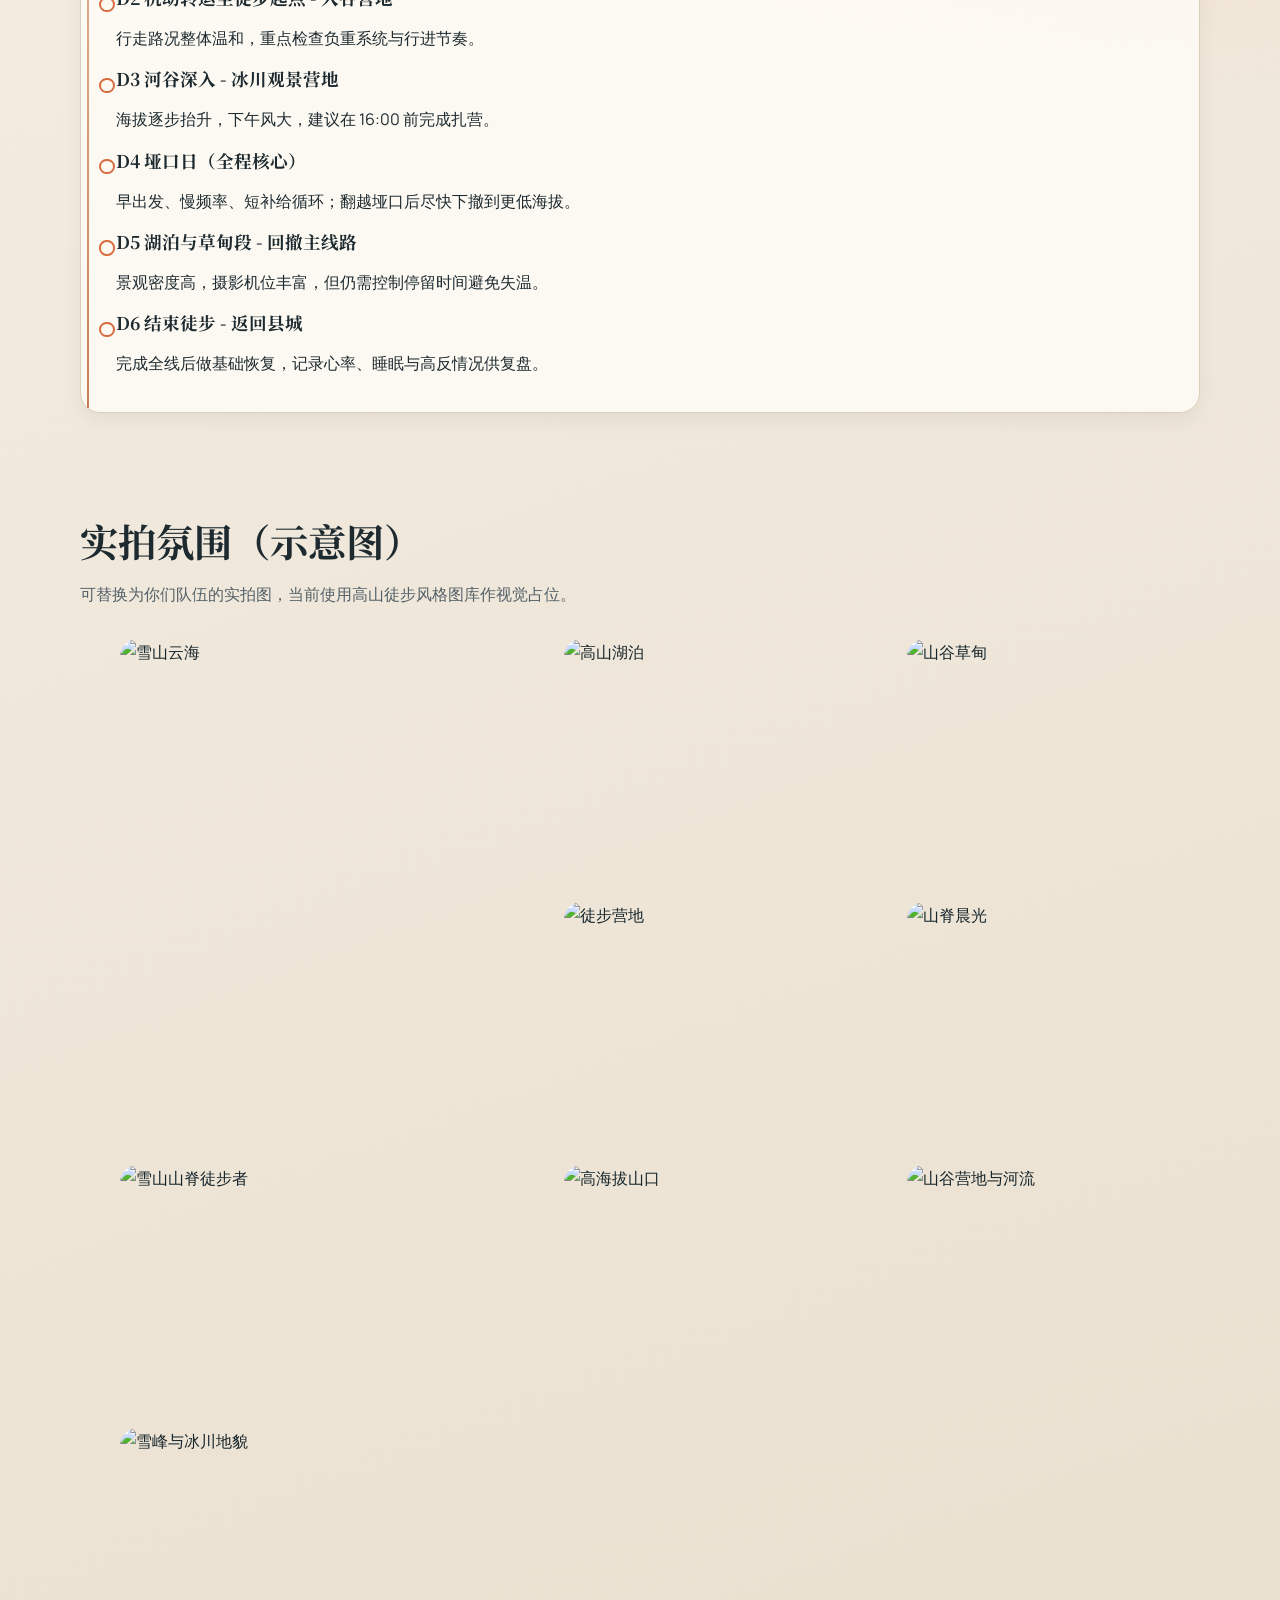
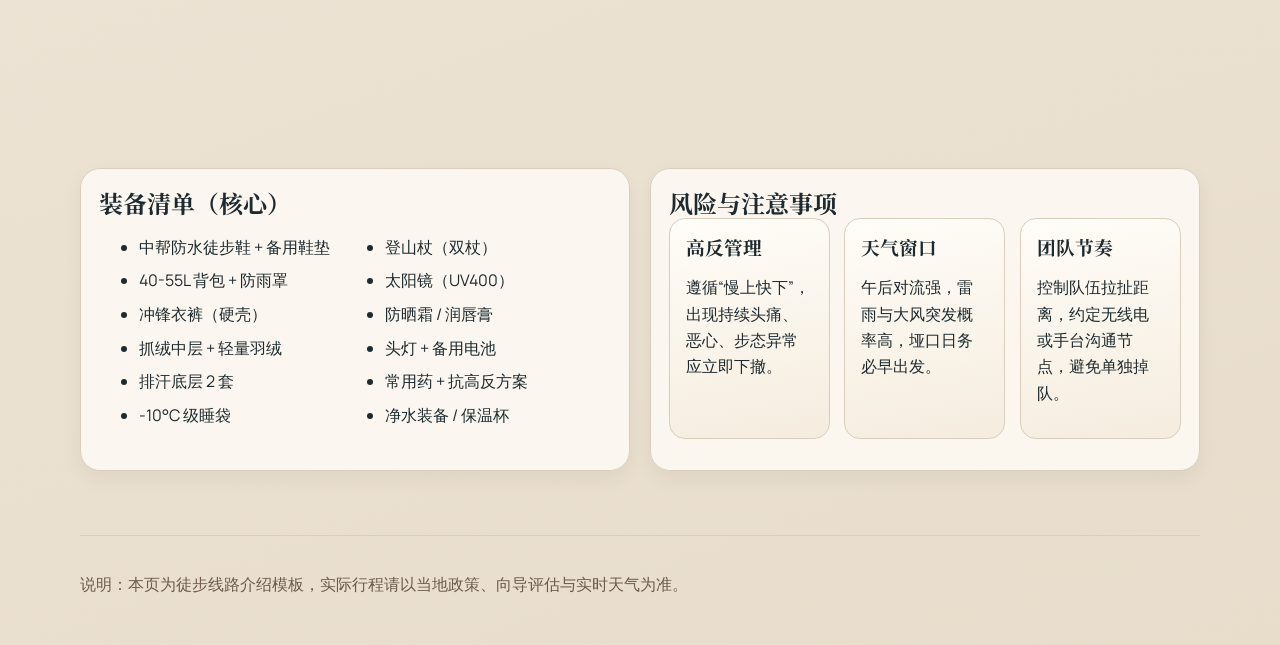
==== commit 129f82e9: "新增肢体动作游戏" ====
--- a/index.html
+++ b/index.html
@@ -417,6 +417,8 @@
     <div class="top-action">
       <a class="happy-btn" href="./happy-time.html">happy time</a>
       <a class="happy-btn" href="./chat-room.html">chat room</a>
+      <a class="happy-btn" href="./pose-counter.html">pose counter</a>
+      <a class="happy-btn" href="./hand-counter.html">hand counter</a>
     </div>
 
     <header class="hero">
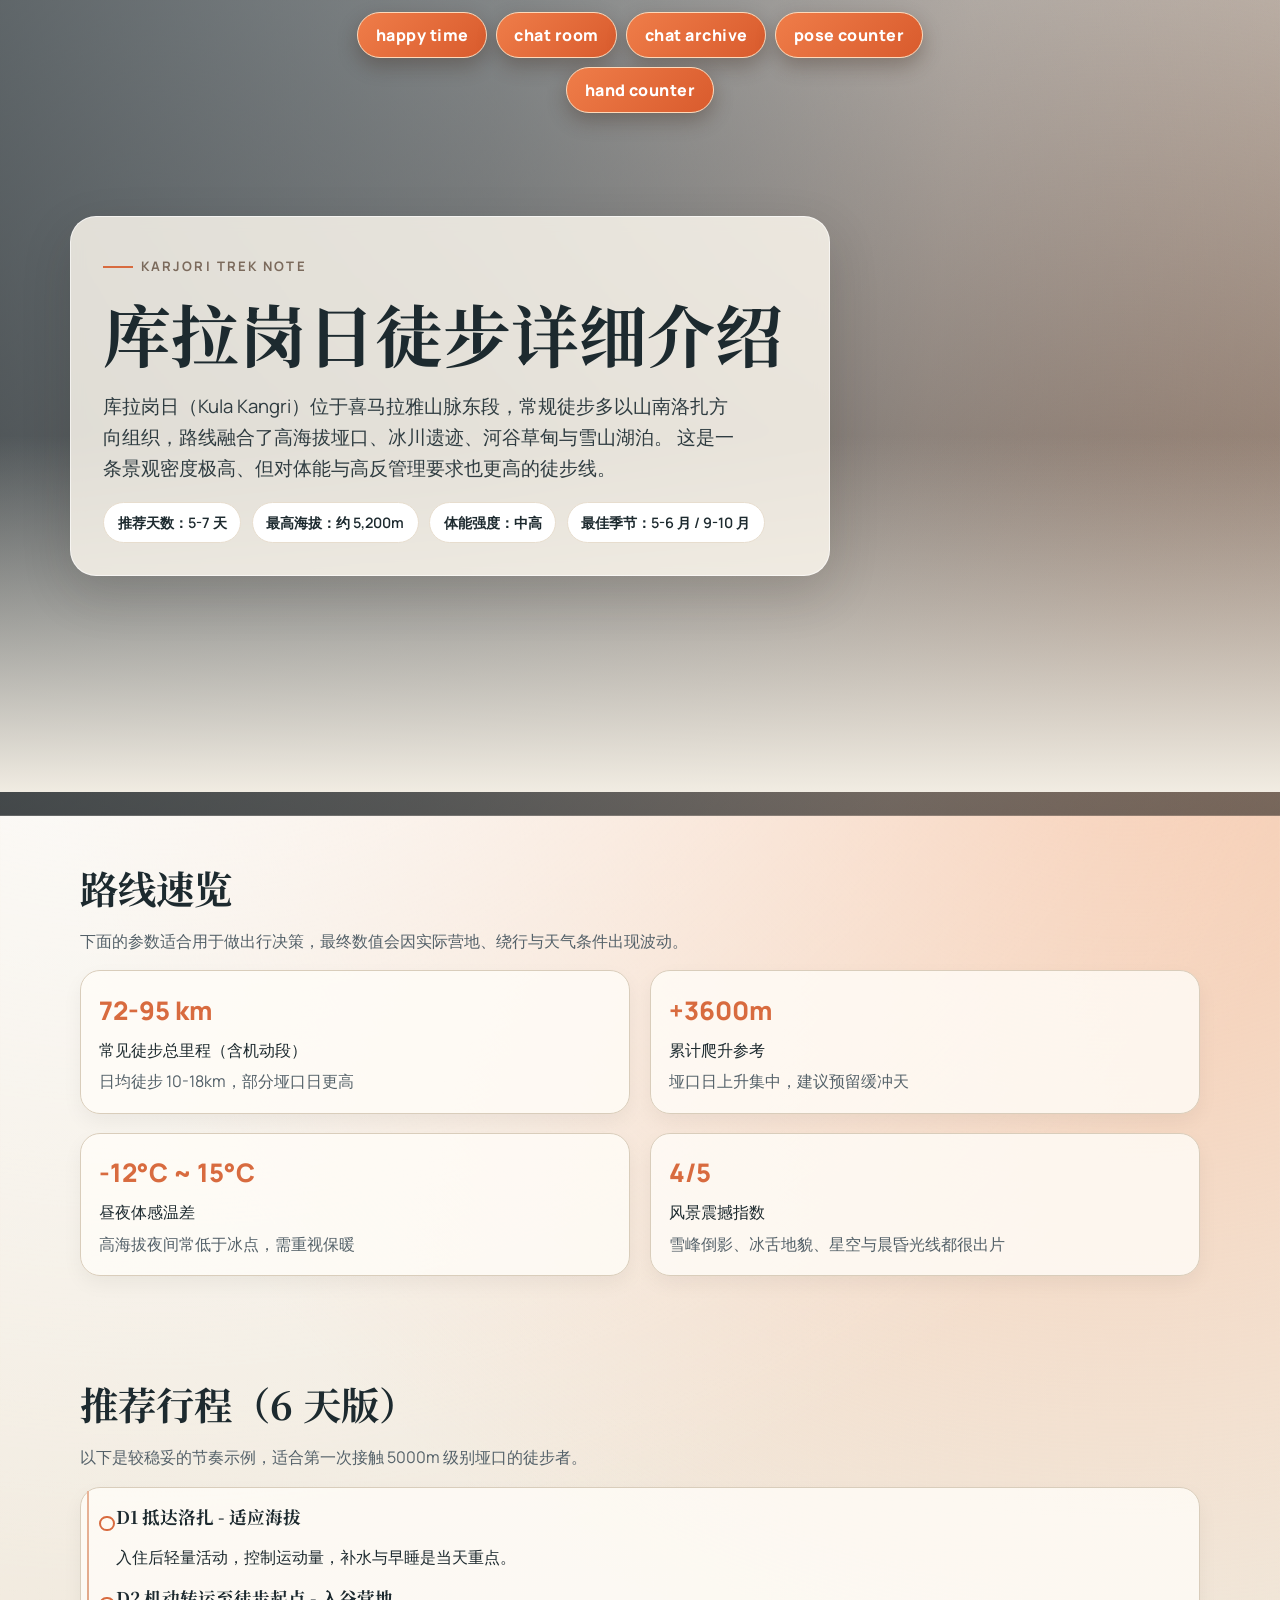
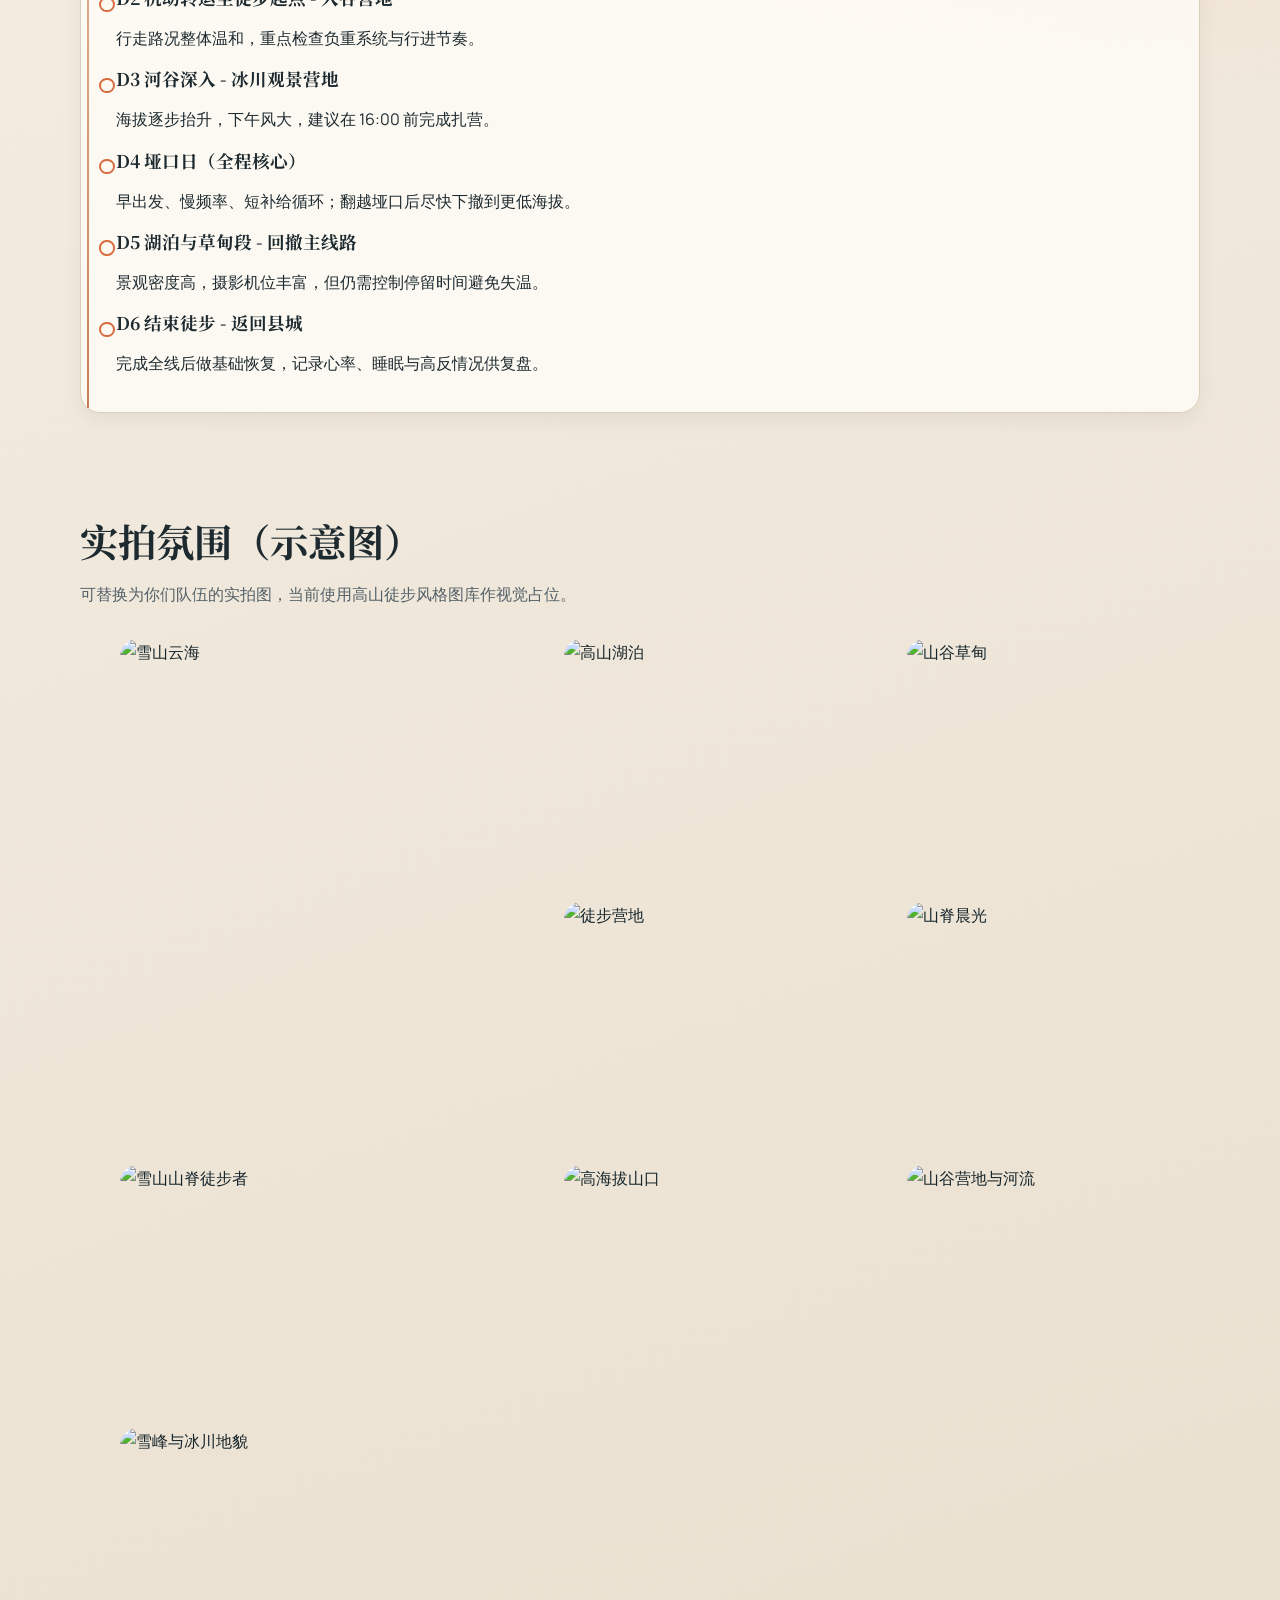
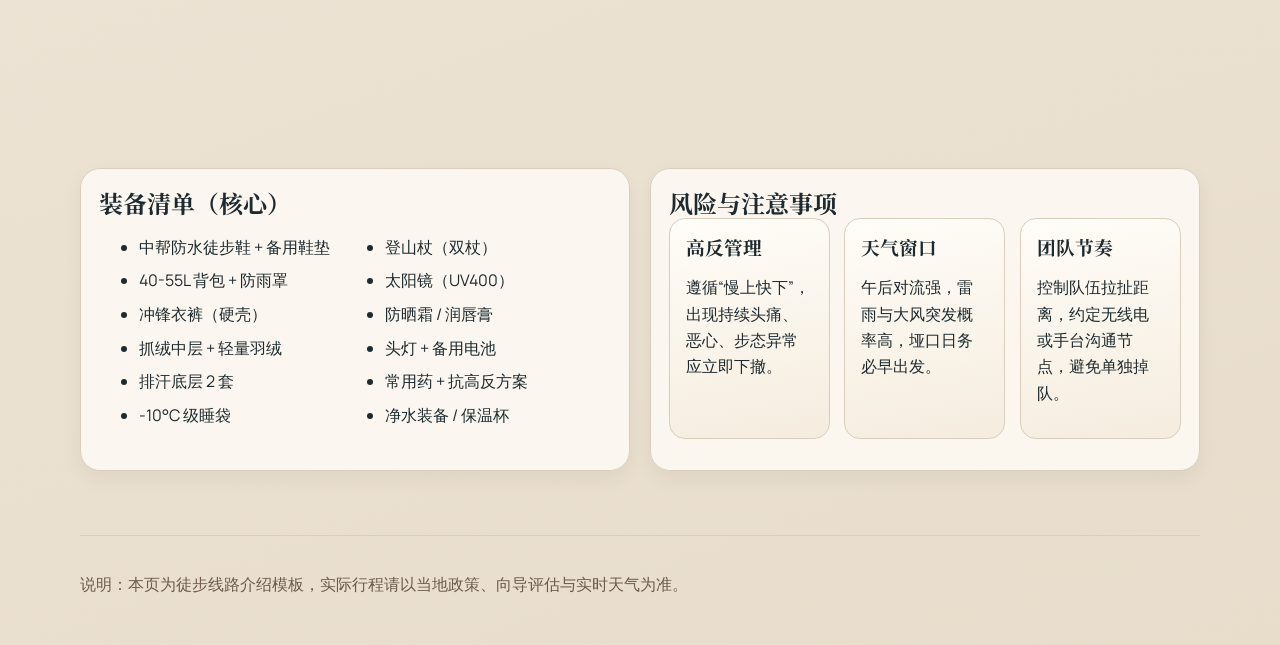
==== commit 9397565b: "新增聊天记录的主功能" ====
--- a/index.html
+++ b/index.html
@@ -417,6 +417,7 @@
     <div class="top-action">
       <a class="happy-btn" href="./happy-time.html">happy time</a>
       <a class="happy-btn" href="./chat-room.html">chat room</a>
+      <a class="happy-btn" href="./聊天记录.html">chat archive</a>
       <a class="happy-btn" href="./pose-counter.html">pose counter</a>
       <a class="happy-btn" href="./hand-counter.html">hand counter</a>
     </div>
